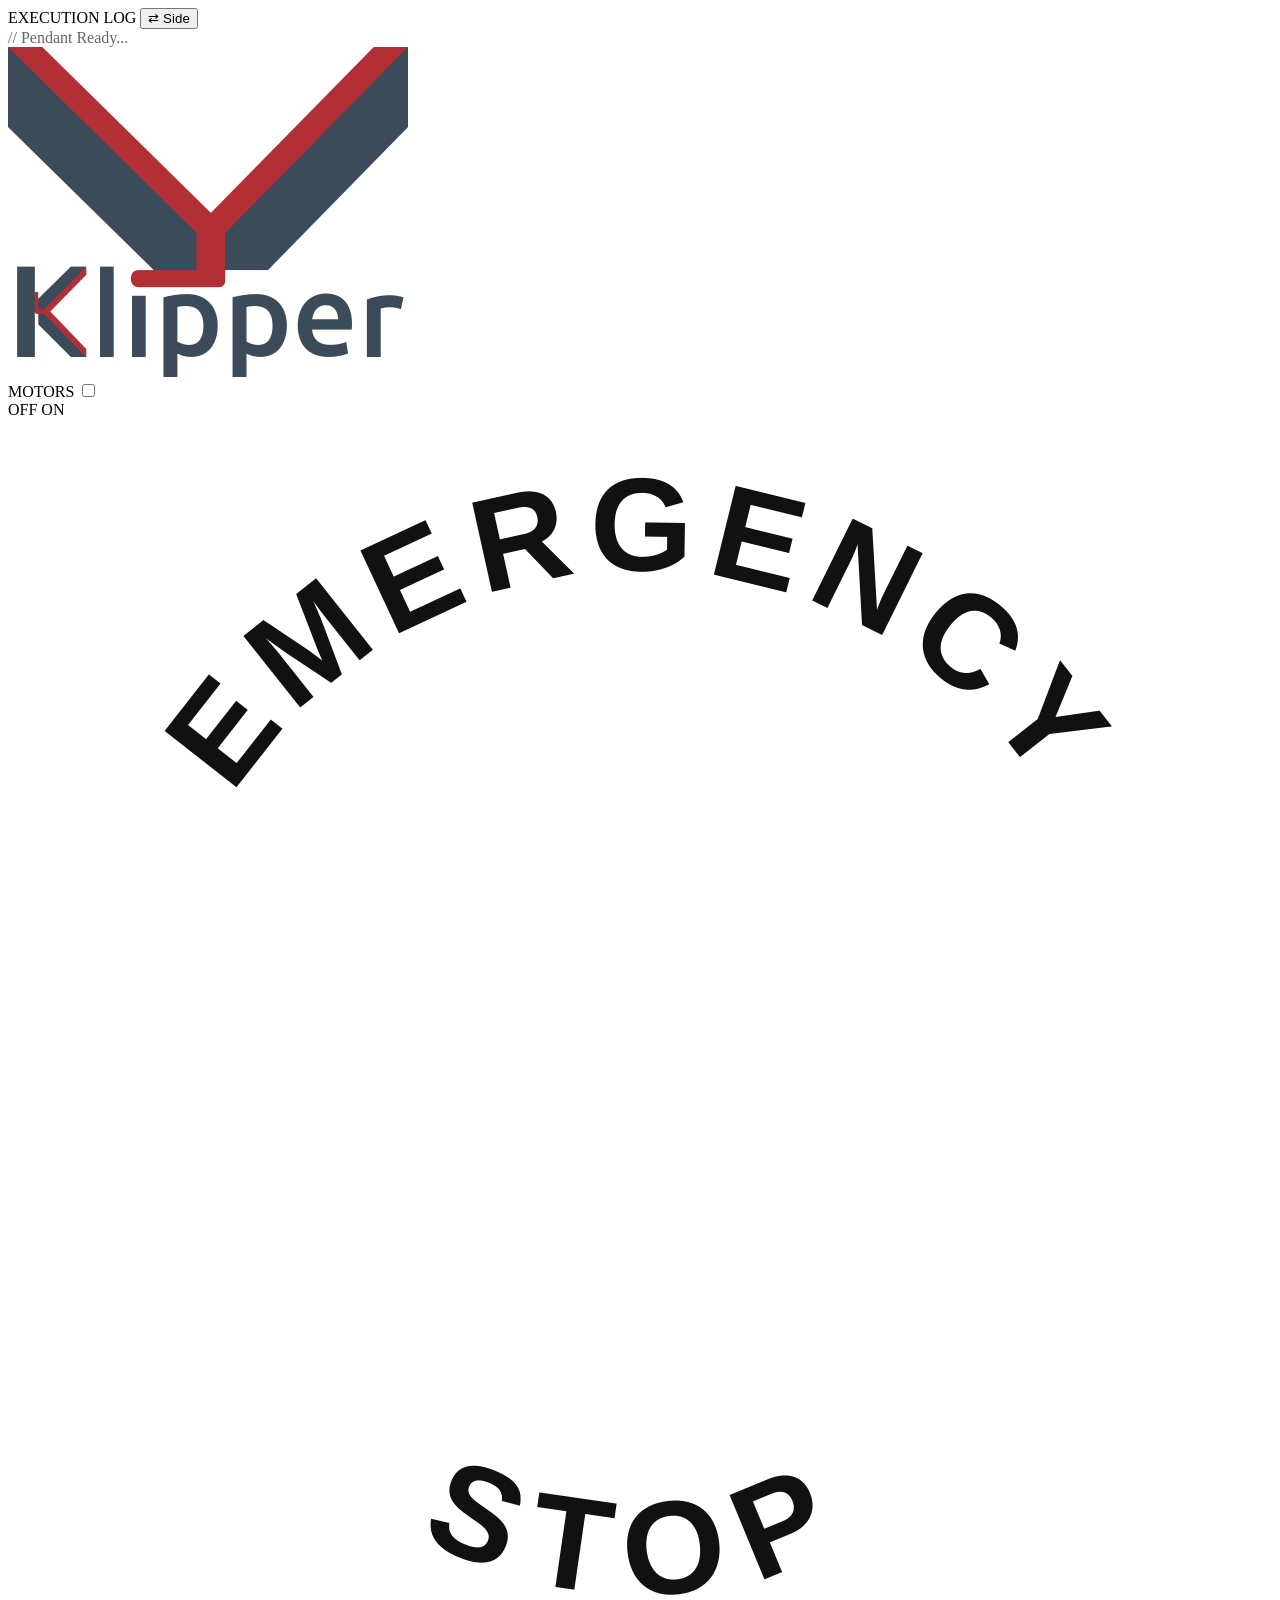
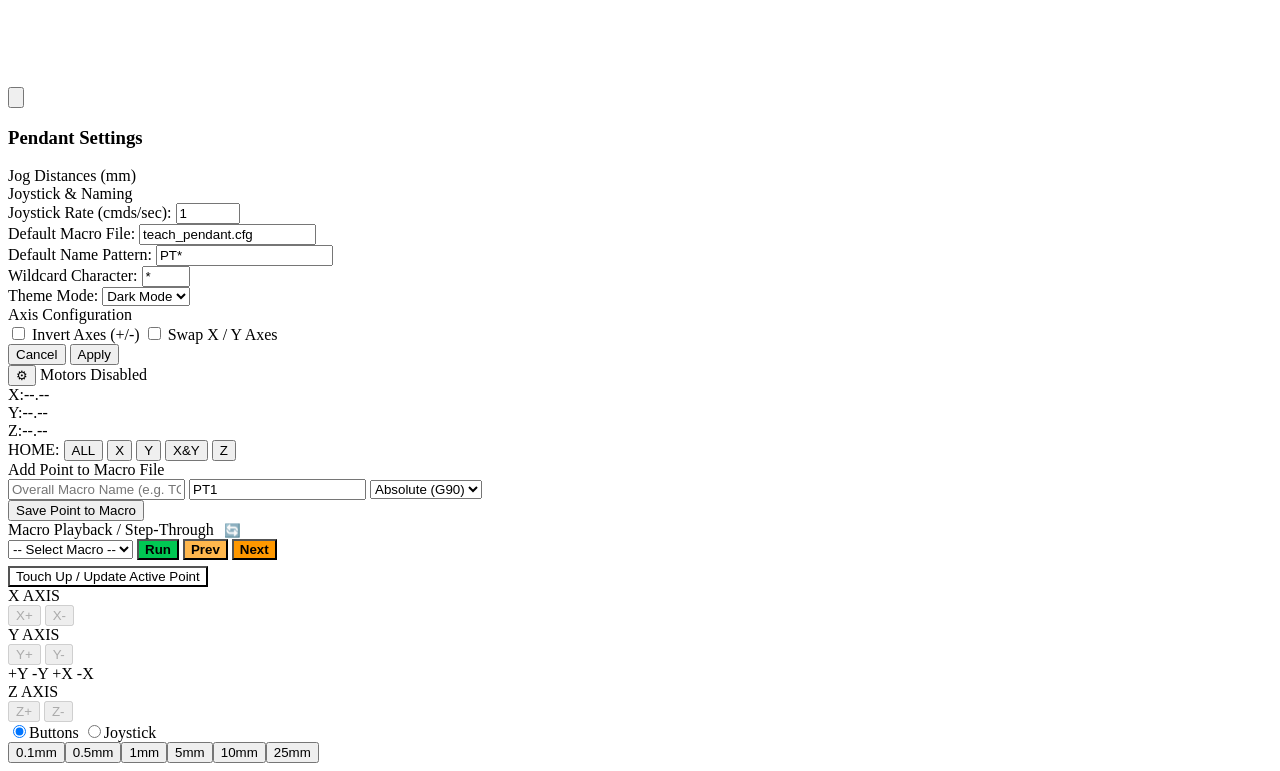
==== index.html @ b35ace7b "10/01/2026 Rev E" ====
﻿<!DOCTYPE html>
<html lang="en">
<head>
    <meta charset="UTF-8">
    <meta name="viewport" content="width=device-width, initial-scale=1.0">
    <title>Klipper Teach Pendant</title>
    <link rel="stylesheet" href="styles.css">
</head>
<body>

    <div class="pendant-wrapper" id="pendantWrapper">
        <div class="console-column" id="consoleColumn">
            <div class="console-header">
                <span>EXECUTION LOG</span>
                <button class="console-toggle-btn" id="consoleToggleBtn" title="Switch Side">⇄ Side</button>
            </div>
            <div class="console-body" id="consoleBody">
                <div class="console-line" style="color: #666;">// Pendant Ready...</div>
            </div>
        </div>

        <div class="pendant-casing">
            <div class="top-bezel">
                <div class="bezel-left-group">
                    <img src="klipper-logo.png" alt="Klipper Logo" class="klipper-logo">
                </div>
                <div class="bezel-right-group">
                    <div class="keyswitch-container">
                        <span class="label-motors">MOTORS</span>
                        <input type="checkbox" id="motorToggle">
                        <label for="motorToggle" class="keyswitch-container" id="motorToggleLabel" style="cursor: pointer;">
                            <div class="keyswitch-labels">
                                <span class="label-off">OFF</span>
                                <span class="label-on">ON</span>
                            </div>
                            <div class="keyswitch-base">
                                <div class="keyswitch-knob"></div>
                            </div>
                        </label>
                    </div>
                    <div class="estop-container">
                        <svg class="estop-text-svg" viewBox="0 0 100 100">
                            <path id="textPathTop" d="M 12 50 A 38 38 0 0 1 88 50" fill="transparent" />
                            <text font-family="Arial" font-weight="900" font-size="10.5" fill="#111" letter-spacing="1"><textPath href="#textPathTop" startOffset="50%" text-anchor="middle">EMERGENCY</textPath></text>
                            <path id="textPathBottom" d="M 15 58 A 35 35 0 0 0 85 58" fill="transparent" />
                            <text font-family="Arial" font-weight="900" font-size="10.5" fill="#111" letter-spacing="2"><textPath href="#textPathBottom" startOffset="50%" text-anchor="middle">STOP</textPath></text>
                        </svg>
                        <button class="estop-btn" id="estopBtn">
                            <svg class="estop-arrows" viewBox="0 0 100 100"><path d="M 20 50 A 30 30 0 0 1 80 50 l -10 -5 m 10 5 l -5 10" stroke="white" stroke-width="4" fill="none" /></svg>
                        </button>
                    </div>
                </div>
            </div>

            <div class="main-body-row">
                <div class="screen-area">
                    <div class="settings-overlay" id="settingsOverlay">
                        <div class="settings-modal">
                            <h3>Pendant Settings</h3>
                            <div class="settings-section-title">Jog Distances (mm)</div>
                            <div class="settings-grid" id="settingsGrid"></div>

                            <div class="settings-section-title">Joystick & Naming</div>
                            <div class="settings-row-single">
                                <span>Joystick Rate (cmds/sec):</span>
                                <input type="number" id="joystickRateInput" min="0.5" max="10" step="0.5" value="1">
                            </div>
                            <div class="settings-row-single">
                                <span>Default Macro File:</span>
                                <input type="text" id="macroFileInput" value="teach_pendant.cfg">
                            </div>
                            <div class="settings-row-single">
                                <span>Default Name Pattern:</span>
                                <input type="text" id="namePatternInput" value="PT*">
                            </div>
                            <div class="settings-row-single">
                                <span>Wildcard Character:</span>
                                <input type="text" id="wildcardCharInput" maxlength="1" value="*" style="width: 40px;">
                            </div>
                            <div class="settings-row-single">
                                <span>Theme Mode:</span>
                                <select id="themeSelect">
                                    <option value="dark">Dark Mode</option>
                                    <option value="light">Light Mode</option>
                                </select>
                            </div>

                            <div class="settings-section-title">Axis Configuration</div>
                            <div class="settings-checkboxes">
                                <label><input type="checkbox" id="invertAxisCheck"> Invert Axes (+/-)</label>
                                <label><input type="checkbox" id="swapAxesCheck"> Swap X / Y Axes</label>
                            </div>

                            <div class="settings-actions">
                                <button class="btn-cancel" id="cancelSettingsBtn">Cancel</button>
                                <button class="btn-apply" id="applySettingsBtn">Apply</button>
                            </div>
                        </div>
                    </div>

                    <div class="screen-header">
                        <button class="settings-btn-icon" id="openSettingsBtn" title="Settings">⚙</button>
                        <span class="status-badge" id="motorStatusBadge">Motors Disabled</span>
                    </div>

                    <div class="lcd-display">
                        <div class="lcd-axis"><span class="lcd-label">X:</span><span class="lcd-value" id="valX">--.--</span></div>
                        <div class="lcd-axis"><span class="lcd-label">Y:</span><span class="lcd-value" id="valY">--.--</span></div>
                        <div class="lcd-axis"><span class="lcd-label">Z:</span><span class="lcd-value" id="valZ">--.--</span></div>
                    </div>

                    <div class="homing-bar">
                        <span class="homing-label">HOME:</span>
                        <button class="home-btn" data-gcode="G28" data-label="ALL">ALL</button>
                        <button class="home-btn" data-gcode="G28 X" data-label="X">X</button>
                        <button class="home-btn" data-gcode="G28 Y" data-label="Y">Y</button>
                        <button class="home-btn" data-gcode="G28 X Y" data-label="X & Y">X&Y</button>
                        <button class="home-btn" data-gcode="G28 Z" data-label="Z">Z</button>
                    </div>

                    <div class="pendant-panels">
                        <div class="panel-box">
                            <div class="panel-title">Add Point to Macro File</div>
                            <div class="save-grid">
                                <input type="text" id="macroName" class="macro-name-input" placeholder="Overall Macro Name (e.g. TOOL_PATH)">
                                <input type="text" id="locationName" placeholder="Location Name">
                                <select id="coordMode"><option value="ABSOLUTE">Absolute (G90)</option><option value="RELATIVE">Relative (G91)</option></select>
                            </div>
                            <button class="btn-action" id="saveLocationBtn">Save Point to Macro</button>
                        </div>

                        <div class="panel-box">
                            <div class="panel-title">
                                <span>Macro Playback / Step-Through</span>
                                <button style="background:none; border:none; cursor:pointer;" id="refreshMacrosBtn" title="Refresh Macros">🔄</button>
                            </div>
                            <div class="playback-grid" style="grid-template-columns: 1fr auto auto auto;">
                                <select id="macroSelect"><option value="">-- Select Macro --</option></select>
                                <button class="home-btn" id="runContinuousBtn" style="background:#00c853; color:#000; font-weight:700;">Run</button>
                                <button class="home-btn btn-step" id="stepPrevBtn" style="background:#ffb74d; color:#000; font-weight:700;">Prev</button>
                                <button class="home-btn btn-step" id="stepNextBtn" style="background:#ff9800; color:#000; font-weight:700;">Next</button>
                            </div>
                            <button class="btn-action" id="touchUpBtn" style="background-color: var(--accent); color: #000; margin-top: 6px;">Touch Up / Update Active Point</button>
                        </div>
                    </div>
                </div>

                <div class="hardware-jog-column">
                    <div id="xyContainer">
                        <div id="xyButtons">
                            <div class="jog-group">
                                <div class="jog-label">X AXIS</div>
                                <button class="hw-jog-btn" data-axis="X" data-dir="1" disabled><span class="axis-letter">X</span>+</button>
                                <button class="hw-jog-btn" data-axis="X" data-dir="-1" disabled><span class="axis-letter">X</span>-</button>
                            </div>
                            <div class="jog-group">
                                <div class="jog-label">Y AXIS</div>
                                <button class="hw-jog-btn" data-axis="Y" data-dir="1" disabled><span class="axis-letter">Y</span>+</button>
                                <button class="hw-jog-btn" data-axis="Y" data-dir="-1" disabled><span class="axis-letter">Y</span>-</button>
                            </div>
                        </div>

                        <div id="xyJoystickOuter" class="joystick-outer-wrap disabled">
                            <span class="joy-label-ext jl-yp" id="labelYP">+Y</span>
                            <span class="joy-label-ext jl-ym" id="labelYM">-Y</span>
                            <span class="joy-label-ext jl-xp" id="labelXP">+X</span>
                            <span class="joy-label-ext jl-xm" id="labelXM">-X</span>

                            <div class="joystick-base-ui" id="xyJoystick">
                                <div class="joystick-stick-ui" id="joystickStick"></div>
                            </div>
                        </div>
                    </div>

                    <div class="z-divider"></div>
                    <div class="jog-group">
                        <div class="jog-label">Z AXIS</div>
                        <button class="hw-jog-btn" data-axis="Z" data-dir="1" disabled><span class="axis-letter">Z</span>+</button>
                        <button class="hw-jog-btn" data-axis="Z" data-dir="-1" disabled><span class="axis-letter">Z</span>-</button>
                    </div>

                    <div class="hw-controls-bottom">
                        <div class="ui-toggle">
                            <label><input type="radio" name="xyMode" value="buttons" checked><span>Buttons</span></label>
                            <label><input type="radio" name="xyMode" value="joystick"><span>Joystick</span></label>
                        </div>
                        <div class="step-selector" id="stepSelector"></div>
                    </div>
                </div>
            </div>
        </div>
    </div>

    <script src="app.js"></script>
</body>
</html>
---- styles.css ----
﻿let jogSteps = [0.1, 0.5, 1, 5, 10, 25];
let currentStep = 1;
const feedrate = 3000;
let motorsEnabled = false;
let loadedMacrosData = {
}

;
let currentStepIndex = 0;

let invertAxes = false;
let swapAxes = false;
let joystickCmdsPerSec = 1.0;
let isLightMode = false;

let defaultMacroFile = "teach_pendant.cfg";
let defaultNamePattern = "PT*";
let wildcardChar = "*";
let wildcardCounter = 1;

document.addEventListener("DOMContentLoaded", () => {
    initUI();
    attachEventListeners();
});

function initUI() {
    renderStepButtons();
    loadMacrosList();
    updateLocationField();
    updateJoystickLabels();
    setInterval(fetchPosition, 500);
}

function attachEventListeners() {
    document .getElementById("consoleToggleBtn").addEventListener("click", toggleConsoleSide);
    document .getElementById("motorToggleLabel").addEventListener("click", toggleMotors);
    document .getElementById("estopBtn").addEventListener("click", triggerEStop);
    document .getElementById("openSettingsBtn").addEventListener("click", openSettings);
    document .getElementById("cancelSettingsBtn").addEventListener("click", closeSettings);
    document .getElementById("applySettingsBtn").addEventListener("click", applySettings);
    document .getElementById("saveLocationBtn").addEventListener("click", saveLocation);
    document .getElementById("refreshMacrosBtn").addEventListener("click", loadMacrosList);
    document .getElementById("runContinuousBtn").addEventListener("click", runContinuous);
    document .getElementById("stepNextBtn").addEventListener("click", stepNext);
    document .getElementById("stepPrevBtn").addEventListener("click", stepPrevious);
    document .getElementById("touchUpBtn").addEventListener("click", touchUpLocation);
    document .getElementById("macroSelect").addEventListener("change", updateStepSelection);
    // Homing buttons document.querySelectorAll(".homing-bar .home-btn").forEach(btn => {
        btn.addEventListener("click", () => {
            triggerHome(btn.dataset.gcode, btn.dataset.label);
        });
    });
    // Jog buttons document.querySelectorAll(".hw-jog-btn[data-axis]").forEach(btn => {
        btn.addEventListener("click", () => {
            jog(btn.dataset.axis, parseInt(btn.dataset.dir));
        });
    });
    // Mode Toggle (Buttons vs Joystick) document.querySelectorAll("input[name='xyMode']").forEach(radio => {
        radio.addEventListener("change", (e) => {
            switchXYMode(e.target.value);
        });
    });
    // Joystick event bindings const stick = document.getElementById("joystickStick");
    if (stick)

{
    stick .addEventListener("mousedown", handleJoystickStart);
    window .addEventListener("mousemove", handleJoystickMove);
    window .addEventListener("mouseup", handleJoystickEnd);
    stick .addEventListener("touchstart", handleJoystickStart, { passive: false });
    window .addEventListener("touchmove", handleJoystickMove, { passive: false });
    window .addEventListener("touchend", handleJoystickEnd);
}

}

function updateLocationField() {
    const locInput = document.getElementById("locationName");
    if (locInput && !locInput.value)

{
    locInput .value = defaultNamePattern.replace(wildcardChar, wildcardCounter);
}

}

function updateJoystickLabels() {
    let topLabel = "+Y";
    let bottomLabel = "-Y";
    let rightLabel = "+X";
    let leftLabel = "-X";
    if (swapAxes)

{
    topLabel = invertAxes ? "-X" : "+X";
    bottomLabel = invertAxes ? "+X" : "-X";
    rightLabel = invertAxes ? "-Y" : "+Y";
    leftLabel = invertAxes ? "+Y" : "-Y";
}

else if (invertAxes) {
    topLabel = "-Y";
    bottomLabel = "+Y";
    rightLabel = "-X";
    leftLabel = "+X";
}

document.getElementById("labelYP").innerText = topLabel;
document.getElementById("labelYM").innerText = bottomLabel;
document.getElementById("labelXP").innerText = rightLabel;
document.getElementById("labelXM").innerText = leftLabel;
}

function toggleConsoleSide() {
    const consoleCol = document.getElementById("consoleColumn");
    consoleCol .style.order = consoleCol.style.order === "3" ? "1" : "3";
}

function logToConsole(text, lineId = null, isActiveTarget = false) {
    const body = document.getElementById("consoleBody");
    if (isActiveTarget)

{
    document .querySelectorAll(".console-line.active-target").forEach(el => el.classList.remove("active-target"));
}

const line = document.createElement("div");
line.className = "console-line" + (isActiveTarget ? " active-target" : "");
if (lineId) line.id = lineId;
line.innerText = text;
body.appendChild(line);
body.scrollTop = body.scrollHeight;
}

function renderStepButtons() {
    const container = document.getElementById("stepSelector");
    container .innerHTML = "";
    jogSteps .forEach((dist) => {
        const btn = document.createElement("button");
        btn.className = "step-btn" + (dist === currentStep ? " active" : "");
        btn.innerText = dist + "mm";
        btn.addEventListener("click", () => {
            document.querySelectorAll(".step-btn").forEach(b => b.classList.remove("active"));
            btn.classList.add("active");
            currentStep = dist;
        });
        container.appendChild(btn);
    });
}

function openSettings() {
    const grid = document.getElementById("settingsGrid");
    grid .innerHTML = "";
    for (let i = 0; i < 6; i++)

{
    const val = jogSteps[i] !== undefined ? jogSteps[i] : "";
    grid .innerHTML += `<div class="settings-grid-item"><label>$

{
    i +1
}

:</label > <input type="number" id="jogVal${i}" step="0.1" value="${val}" > </div > `;
}
document.getElementById("joystickRateInput").value = joystickCmdsPerSec;
document.getElementById("macroFileInput").value = defaultMacroFile;
document.getElementById("namePatternInput").value = defaultNamePattern;
document.getElementById("wildcardCharInput").value = wildcardChar;
document.getElementById("themeSelect").value = isLightMode ? "light" : "dark";
document.getElementById("invertAxisCheck").checked = invertAxes;
document.getElementById("swapAxesCheck").checked = swapAxes;
document.getElementById("settingsOverlay").style.display = "flex";
}

function closeSettings() {
    document .getElementById("settingsOverlay").style.display = "none";
}

function applySettings() {
    let newSteps = [];
    for (let i = 0; i < 6; i++)

{
    const input = document.getElementById(`jogVal${i}`).value;
    if (input !== "" && !isNaN(input) && parseFloat(input) > 0) newSteps.push(parseFloat(input));
}

if (newSteps.length > 0) {
    jogSteps = newSteps;
    renderStepButtons();
}

const rateInput = parseFloat(document.getElementById("joystickRateInput").value);
if (!isNaN(rateInput) && rateInput > 0) {
    joystickCmdsPerSec = rateInput;
}

const macroFileInput = document.getElementById("macroFileInput").value.trim();
if (macroFileInput) {
    defaultMacroFile = macroFileInput;
    loadMacrosList();
}

const patternInput = document.getElementById("namePatternInput").value.trim();
const wildcardInput = document.getElementById("wildcardCharInput").value.trim();
if (patternInput && wildcardInput) {
    defaultNamePattern = patternInput;
    wildcardChar = wildcardInput.charAt(0);
    wildcardCounter = 1;
    updateLocationField();
}

const themeVal = document.getElementById("themeSelect").value;
isLightMode = (themeVal === "light");
if (isLightMode) {
    document .body.classList.add("light-mode");
}

else {
    document .body.classList.remove("light-mode");
}

invertAxes = document.getElementById("invertAxisCheck").checked;
swapAxes = document.getElementById("swapAxesCheck").checked;

updateJoystickLabels();
closeSettings();
}

async function sendGcode(gcode) {
    try

{
    await fetch(`/printer/gcode/script?script=${encodeURIComponent(gcode)}`, { method: "POST" });
}

catch (error) {
    console .error("API Error:", error);
}

}

function triggerHome(gcode, label) {
    sendGcode(gcode);
    logToConsole(`Home Axis: ${label}`);
    setTimeout(fetchPosition, 200);
}

async function fetchPosition() {
    try

{
    const res = await fetch("/printer/objects/query?toolhead");
    if (res.ok)

{
    const data = await res.json();
    const pos = data.result.status.toolhead.position;
    document .getElementById("valX").innerText = pos[0].toFixed(2);
    document .getElementById("valY").innerText = pos[1].toFixed(2);
    document .getElementById("valZ").innerText = pos[2].toFixed(2);
}

}

catch (error) {
}

}

async function loadMacrosList() {
    try

{
    const response = await fetch(`/machine/remote_method?method=get_pendant_macros&FILE=${defaultMacroFile}`);
    const data = await response.json();
    if (data && data.result)

{
    loadedMacrosData = data.result.macros ||

{
}

;
const select = document.getElementById("macroSelect");
select.innerHTML = '<option value="">-- Select Macro --</option>';
Object.keys(loadedMacrosData).forEach(macroName => {
                select.innerHTML += `<option value="${macroName}">${macroName} (${loadedMacrosData[macroName].length} pts)</option>`;
            });
}
}

catch (e) {
    console .error("Could not load macros list", e);
}

}

function updateStepSelection() {
    currentStepIndex = 0;
    const macroName = document.getElementById("macroSelect").value;
    const body = document.getElementById("consoleBody");
    body .innerHTML = "";
    if (macroName && loadedMacrosData[macroName])

{
    logToConsole(`--- Loaded Macro: ${macroName} ---`);
    loadedMacrosData [macroName].forEach((pt, index) => {
            logToConsole(`# Location: ${pt.location}`);
            logToConsole(pt.gcode, `macro-line-${macroName}-${index}`);
        });
}

}

function runContinuous() {
    const macroName = document.getElementById("macroSelect").value;
    if (!macroName)

{
    alert("Please select a macro first.");
    return;
}

logToConsole(`Executing Macro Continuously: ${macroName}`);
sendGcode(macroName);
}

function stepNext() {
    const macroName = document.getElementById("macroSelect").value;
    if (!macroName)

{
    alert("Please select a macro first.");
    return;
}

const points = loadedMacrosData[macroName];
if (!points || points.length === 0) {
    alert("No points found in this macro.");
    return;
}

if (currentStepIndex >= points.length) {
    alert("Reached end of macro points sequence.");
    currentStepIndex = 0;
    return;
}

const step = points[currentStepIndex];
const lineEl = document.getElementById(`macro-line-${macroName}-${currentStepIndex}`);
if (lineEl) {
    document .querySelectorAll(".console-line.active-target").forEach(el => el.classList.remove("active-target"));
    lineEl .classList.add("active-target");
    lineEl .scrollIntoView({ behavior: "smooth", block: "nearest" });
}

logToConsole(`Stepping to [${step.location}]`);
sendGcode(step.gcode);
currentStepIndex + +;
}

function stepPrevious() {
    const macroName = document.getElementById("macroSelect").value;
    if (!macroName)

{
    alert("Please select a macro first.");
    return;
}

const points = loadedMacrosData[macroName];
if (!points || points.length === 0) {
    alert("No points found in this macro.");
    return;
}

if (currentStepIndex <= 0) {
    alert("Already at the beginning of macro points sequence.");
    return;
}

currentStepIndex--;
const step = points[currentStepIndex];
const lineEl = document.getElementById(`macro-line-${macroName}-${currentStepIndex}`);
if (lineEl) {
    document .querySelectorAll(".console-line.active-target").forEach(el => el.classList.remove("active-target"));
    lineEl .classList.add("active-target");
    lineEl .scrollIntoView({ behavior: "smooth", block: "nearest" });
}

logToConsole(`Stepping back to [${step.location}]`);
sendGcode(step.gcode);
}

function touchUpLocation() {
    const macroName = document.getElementById("macroSelect").value;
    if (!macroName)

{
    alert("Please select a macro first.");
    return;
}

const points = loadedMacrosData[macroName];
if (!points || points.length === 0) {
    alert("No points loaded in this macro.");
    return;
}

// Target the currently highlighted/active step (or default to the last stepped index)
let targetIndex = Math.max(0, currentStepIndex - 1);
const activePt = points[targetIndex];
if (!activePt) {
    alert("No active point selected to touch up.");
    return;
}

const locationName = activePt.location;
const coordMode = document.getElementById("coordMode").value;
const x = document.getElementById("valX").innerText;
const y = document.getElementById("valY").innerText;
const z = document.getElementById("valZ").innerText;

const payload = `SAVE_PENDANT_LOCATION MACRO_NAME="${macroName}" LOCATION_NAME="${locationName}" FILE="${defaultMacroFile}" MODE="${coordMode}" X=$ {
    x
}

Y=$ {
    y
}

Z=$ {
    z
}

`;
sendGcode(payload);
logToConsole(`Touched Up [${locationName}] -> X:${x} Y:${y} Z:${z}`);

const btn = document.getElementById("touchUpBtn");
const orig = btn.innerText;
btn.innerText = `Updated [$ {
    locationName
}

]!`;
btn.style.backgroundColor = "#00ff88";
btn.style.color = "#000";
setTimeout(() => {
        btn.innerText = orig;
        btn.style.backgroundColor = "var(--accent)";
        btn.style.color = "#000";
        loadMacrosList();
    }, 1500);
}

function triggerEStop() {
    sendGcode("M112");
    logToConsole("!! EMERGENCY STOP TRIGGERED !!");
    alert("EMERGENCY STOP TRIGGERED");
    const checkbox = document.getElementById("motorToggle");
    if (checkbox.checked)

{
    checkbox .checked = false;
    updateMotorState(false);
}

}

function toggleMotors(e) {
    e .preventDefault();
    const checkbox = document.getElementById("motorToggle");
    checkbox .checked = !checkbox.checked;
    updateMotorState(checkbox.checked);
}

function updateMotorState(isEnabled) {
    motorsEnabled = isEnabled;
    const buttons = document.querySelectorAll(".hw-jog-btn");
    const joystickOuter = document.getElementById("xyJoystickOuter");
    const badge = document.getElementById("motorStatusBadge");
    if (isEnabled)

{
    buttons .forEach(btn => btn.disabled = false);
    joystickOuter .classList.remove("disabled");
    badge .textContent = "Motors Enabled";
    badge .classList.add("active");
    logToConsole("Motors Enabled.");
}

else {
    sendGcode("M84");
    buttons .forEach(btn => btn.disabled = true);
    joystickOuter .classList.add("disabled");
    badge .textContent = "Motors Disabled";
    badge .classList.remove("active");
    logToConsole("Motors Disabled / Steppers Unpowered.");
}

}

function switchXYMode(mode) {
    document .getElementById("xyButtons").style.display = (mode === "buttons") ? "flex" : "none";
    document .getElementById("xyJoystickOuter").style.display = (mode === "joystick") ? "flex" : "none";
}

function jog(axis, direction) {
    if (!motorsEnabled) return;
    let targetAxis = axis;
    let dir = direction;
    if (targetAxis === "X" || targetAxis === "Y")

{
    if (swapAxes) targetAxis = (targetAxis === "X") ? "Y" : "X";
    if (invertAxes) dir *= -1;
}

const distance = currentStep * dir;
sendGcode(`G91\nG1 ${targetAxis}${distance} F${feedrate}\nG90`);
logToConsole(`Jog ${targetAxis}: ${distance > 0 ? "+" : ""}${distance}mm`);
setTimeout(fetchPosition, 100);
}

function jogVector(xDir, yDir) {
    if (!motorsEnabled) return;
    let finalX = xDir;
    let finalY = yDir;
    if (swapAxes)

{
    let temp = finalX;
    finalX = finalY;
    finalY = temp;
}

if (invertAxes) {
    finalX *= -1;
    finalY *= -1;
}

let moveStr = "G1";
if (finalX !== 0) moveStr + = ` X$ {
    currentStep * finalX
}

`;
if (finalY !== 0) moveStr + = ` Y$ {
    currentStep * finalY
}

`;
moveStr + = ` F$ {
    feedrate
}

`;

sendGcode(`G91\n${moveStr}\nG90`);

let dirDesc = [];
if (finalX !== 0) dirDesc.push(`X:${finalX > 0 ? "+" : ""}${finalX * currentStep}`);
if (finalY !== 0) dirDesc.push(`Y:${finalY > 0 ? "+" : ""}${finalY * currentStep}`);
logToConsole(`Joystick Move [${dirDesc.join(", ")}]`);

setTimeout(fetchPosition, 100);
}

function saveLocation() {
    const macroName = document.getElementById("macroName").value.trim().toUpperCase().replace(/\s+/g, "_");
    const locationNameField = document.getElementById("locationName");
    const locationName = locationNameField.value.trim().toLowerCase().replace(/\s+/g, "_");
    const coordMode = document.getElementById("coordMode").value;
    if (!macroName || !locationName)

{
    alert("Please enter both an overall Macro Name and an individual Location Name.");
    return;
}

const x = document.getElementById("valX").innerText;
const y = document.getElementById("valY").innerText;
const z = document.getElementById("valZ").innerText;

const payload = `SAVE_PENDANT_LOCATION MACRO_NAME="${macroName}" LOCATION_NAME="${locationName}" FILE="${defaultMacroFile}" MODE="${coordMode}" X=$ {
    x
}

Y=$ {
    y
}

Z=$ {
    z
}

`;
sendGcode(payload);
logToConsole(`Saved Point [${locationName}] -> X:${x} Y:${y} Z:${z}`);

wildcardCounter + +;
locationNameField.value = defaultNamePattern.replace(wildcardChar, wildcardCounter);

const btn = document.getElementById("saveLocationBtn");
const orig = btn.innerText;
btn.innerText = "Point Added!";
btn.style.backgroundColor = "#00ff88";
btn.style.color = "#000";
setTimeout(() => {
        btn.innerText = orig;
        btn.style.backgroundColor = "#00c853";
        btn.style.color = "#000";
        loadMacrosList();
    }, 1500);
}

// --- Analog Joystick Implementation ---
let isDragging = false;
let jogInterval = null;
const maxRadius = 32;

function handleJoystickStart(e) {
    if (!motorsEnabled) return;
    isDragging = true;
    const stick = document.getElementById("joystickStick");
    stick .style.transition = "none";
    handleJoystickMove(e);
}

function handleJoystickMove(e) {
    if (!isDragging || !motorsEnabled) return;
    const base = document.getElementById("xyJoystick");
    const stick = document.getElementById("joystickStick");
    const rect = base.getBoundingClientRect();
    const centerX = rect.left + rect.width / 2;
    const centerY = rect.top + rect.height / 2;
    let clientX = e.touches ? e.touches[0].clientX : e.clientX;
    let clientY = e.touches ? e.touches[0].clientY : e.clientY;
    let dx = clientX - centerX;
    let dy = clientY - centerY;
    const distance = Math.sqrt(dx * dx + dy * dy);
    let angle = Math.atan2(-dy, dx) * (180 / Math.PI);
    if (angle < 0) angle += 360;
    const sector = Math.round(angle / 45) * 45;
    const snappedRad = (sector * Math.PI) / 180;
    const currentRadius = Math.min(distance, maxRadius);
    const constrainedX = Math.cos(snappedRad) * currentRadius;
    const constrainedY = -Math.sin(snappedRad) * currentRadius;
    stick .style.transform = `translate(${constrainedX}px, ${constrainedY}px)`;
    if (currentRadius > maxRadius * 0.4)

{
    let xMult = 0, yMult = 0;
    if (sector === 0)

{
    xMult = 1;
    yMult = 0;
}

if (sector === 45) {
    xMult = 1;
    yMult = 1;
}

if (sector === 90) {
    xMult = 0;
    yMult = 1;
}

if (sector === 135) {
    xMult = -1;
    yMult = 1;
}

if (sector === 180) {
    xMult = -1;
    yMult = 0;
}

if (sector === 225) {
    xMult = -1;
    yMult = -1;
}

if (sector === 270) {
    xMult = 0;
    yMult = -1;
}

if (sector === 315) {
    xMult = 1;
    yMult = -1;
}

const intervalMs = 1000 / joystickCmdsPerSec;

if (!jogInterval) {
    jogVector(xMult, yMult);
    jogInterval = setInterval(() => { jogVector(xMult, yMult); }, intervalMs);
}

}

else {
    clearInterval(jogInterval);
    jogInterval = null;
}

}

function handleJoystickEnd() {
    if (!isDragging) return;
    isDragging = false;
    const stick = document.getElementById("joystickStick");
    stick .style.transition = "transform 0.2s cubic-bezier(0.68, -0.55, 0.265, 1.55)";
    stick .style.transform = "translate(0px, 0px)";
    clearInterval(jogInterval);
    jogInterval = null;
}
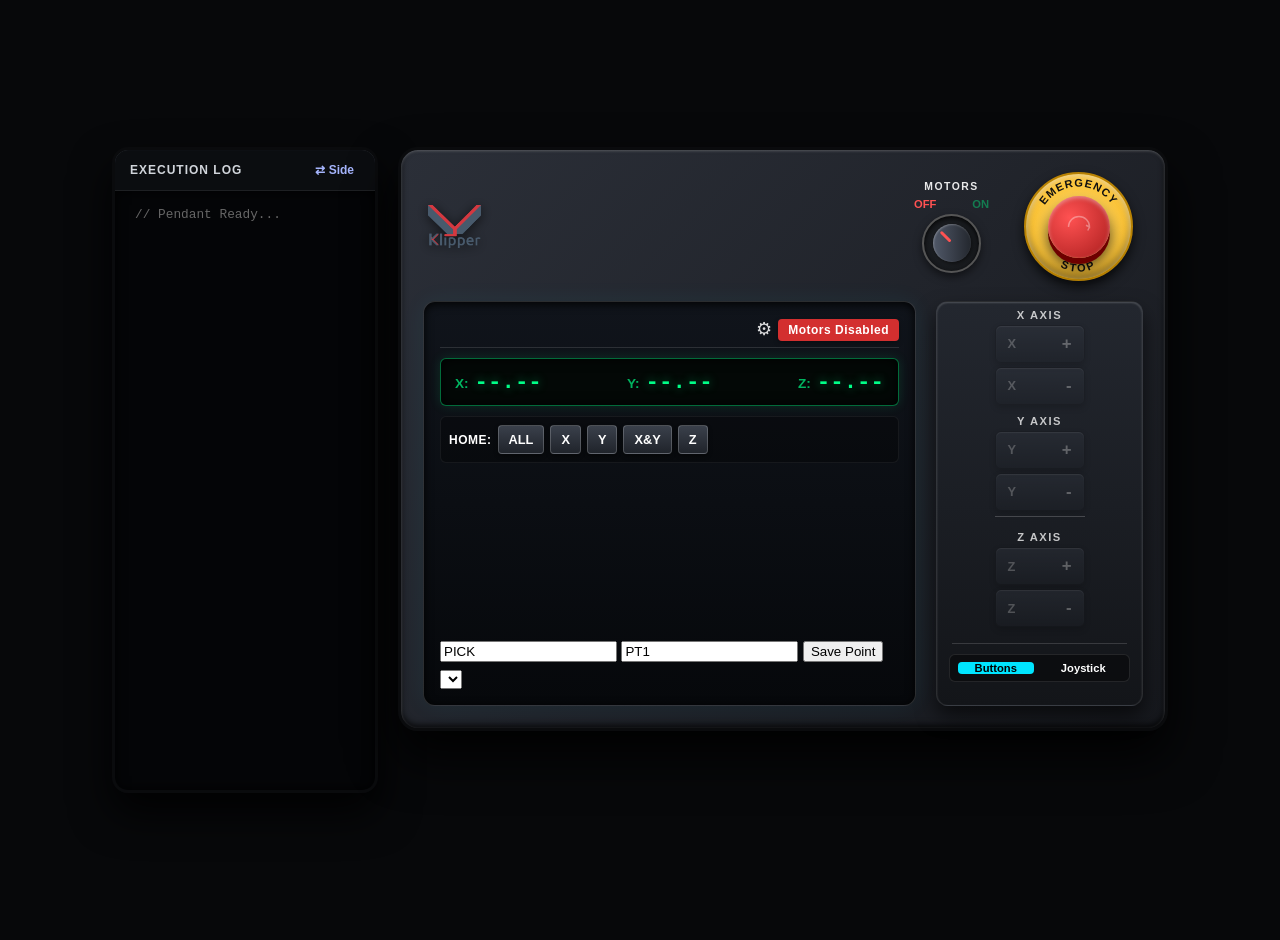
==== commit f3e37f2b: "Update index.html" ====
--- a/index.html
+++ b/index.html
@@ -119,28 +119,18 @@
                     </div>
 
                     <div class="pendant-panels">
-                        <div class="panel-box">
-                            <div class="panel-title">Add Point to Macro File</div>
-                            <div class="save-grid">
-                                <input type="text" id="macroName" class="macro-name-input" placeholder="Overall Macro Name (e.g. TOOL_PATH)">
-                                <input type="text" id="locationName" placeholder="Location Name">
-                                <select id="coordMode"><option value="ABSOLUTE">Absolute (G90)</option><option value="RELATIVE">Relative (G91)</option></select>
-                            </div>
-                            <button class="btn-action" id="saveLocationBtn">Save Point to Macro</button>
+                        <div class="save-section">
+                            <!-- The IDs here MUST match exactly what app.js is looking for -->
+                            <input type="text" id="macro-name-input" placeholder="Macro (e.g. PICK)" value="PICK" />
+                            <input type="text" id="location-name-input" placeholder="Point (e.g. PT1)" value="PT1" />
+
+                            <!-- Notice there is NO onclick="" attribute here. app.js handles the click dynamically. -->
+                            <button id="save-point-btn">Save Point</button>
                         </div>
 
-                        <div class="panel-box">
-                            <div class="panel-title">
-                                <span>Macro Playback / Step-Through</span>
-                                <button style="background:none; border:none; cursor:pointer;" id="refreshMacrosBtn" title="Refresh Macros">🔄</button>
-                            </div>
-                            <div class="playback-grid" style="grid-template-columns: 1fr auto auto auto;">
-                                <select id="macroSelect"><option value="">-- Select Macro --</option></select>
-                                <button class="home-btn" id="runContinuousBtn" style="background:#00c853; color:#000; font-weight:700;">Run</button>
-                                <button class="home-btn btn-step" id="stepPrevBtn" style="background:#ffb74d; color:#000; font-weight:700;">Prev</button>
-                                <button class="home-btn btn-step" id="stepNextBtn" style="background:#ff9800; color:#000; font-weight:700;">Next</button>
-                            </div>
-                            <button class="btn-action" id="touchUpBtn" style="background-color: var(--accent); color: #000; margin-top: 6px;">Touch Up / Update Active Point</button>
+                        <!-- This empty select box is required for app.js to populate the saved macros -->
+                        <div class="macro-list-container">
+                            <select id="macro-list"></select>
                         </div>
                     </div>
                 </div>
--- a/styles.css
+++ b/styles.css
@@ -1,724 +1,882 @@
-﻿let jogSteps = [0.1, 0.5, 1, 5, 10, 25];
-let currentStep = 1;
-const feedrate = 3000;
-let motorsEnabled = false;
-let loadedMacrosData = {
-}
-
-;
-let currentStepIndex = 0;
-
-let invertAxes = false;
-let swapAxes = false;
-let joystickCmdsPerSec = 1.0;
-let isLightMode = false;
-
-let defaultMacroFile = "teach_pendant.cfg";
-let defaultNamePattern = "PT*";
-let wildcardChar = "*";
-let wildcardCounter = 1;
-
-document.addEventListener("DOMContentLoaded", () => {
-    initUI();
-    attachEventListeners();
-});
-
-function initUI() {
-    renderStepButtons();
-    loadMacrosList();
-    updateLocationField();
-    updateJoystickLabels();
-    setInterval(fetchPosition, 500);
-}
-
-function attachEventListeners() {
-    document .getElementById("consoleToggleBtn").addEventListener("click", toggleConsoleSide);
-    document .getElementById("motorToggleLabel").addEventListener("click", toggleMotors);
-    document .getElementById("estopBtn").addEventListener("click", triggerEStop);
-    document .getElementById("openSettingsBtn").addEventListener("click", openSettings);
-    document .getElementById("cancelSettingsBtn").addEventListener("click", closeSettings);
-    document .getElementById("applySettingsBtn").addEventListener("click", applySettings);
-    document .getElementById("saveLocationBtn").addEventListener("click", saveLocation);
-    document .getElementById("refreshMacrosBtn").addEventListener("click", loadMacrosList);
-    document .getElementById("runContinuousBtn").addEventListener("click", runContinuous);
-    document .getElementById("stepNextBtn").addEventListener("click", stepNext);
-    document .getElementById("stepPrevBtn").addEventListener("click", stepPrevious);
-    document .getElementById("touchUpBtn").addEventListener("click", touchUpLocation);
-    document .getElementById("macroSelect").addEventListener("change", updateStepSelection);
-    // Homing buttons document.querySelectorAll(".homing-bar .home-btn").forEach(btn => {
-        btn.addEventListener("click", () => {
-            triggerHome(btn.dataset.gcode, btn.dataset.label);
-        });
-    });
-    // Jog buttons document.querySelectorAll(".hw-jog-btn[data-axis]").forEach(btn => {
-        btn.addEventListener("click", () => {
-            jog(btn.dataset.axis, parseInt(btn.dataset.dir));
-        });
-    });
-    // Mode Toggle (Buttons vs Joystick) document.querySelectorAll("input[name='xyMode']").forEach(radio => {
-        radio.addEventListener("change", (e) => {
-            switchXYMode(e.target.value);
-        });
-    });
-    // Joystick event bindings const stick = document.getElementById("joystickStick");
-    if (stick)
-
-{
-    stick .addEventListener("mousedown", handleJoystickStart);
-    window .addEventListener("mousemove", handleJoystickMove);
-    window .addEventListener("mouseup", handleJoystickEnd);
-    stick .addEventListener("touchstart", handleJoystickStart, { passive: false });
-    window .addEventListener("touchmove", handleJoystickMove, { passive: false });
-    window .addEventListener("touchend", handleJoystickEnd);
-}
-
-}
-
-function updateLocationField() {
-    const locInput = document.getElementById("locationName");
-    if (locInput && !locInput.value)
-
-{
-    locInput .value = defaultNamePattern.replace(wildcardChar, wildcardCounter);
-}
-
-}
-
-function updateJoystickLabels() {
-    let topLabel = "+Y";
-    let bottomLabel = "-Y";
-    let rightLabel = "+X";
-    let leftLabel = "-X";
-    if (swapAxes)
-
-{
-    topLabel = invertAxes ? "-X" : "+X";
-    bottomLabel = invertAxes ? "+X" : "-X";
-    rightLabel = invertAxes ? "-Y" : "+Y";
-    leftLabel = invertAxes ? "+Y" : "-Y";
-}
-
-else if (invertAxes) {
-    topLabel = "-Y";
-    bottomLabel = "+Y";
-    rightLabel = "-X";
-    leftLabel = "+X";
-}
-
-document.getElementById("labelYP").innerText = topLabel;
-document.getElementById("labelYM").innerText = bottomLabel;
-document.getElementById("labelXP").innerText = rightLabel;
-document.getElementById("labelXM").innerText = leftLabel;
-}
-
-function toggleConsoleSide() {
-    const consoleCol = document.getElementById("consoleColumn");
-    consoleCol .style.order = consoleCol.style.order === "3" ? "1" : "3";
-}
-
-function logToConsole(text, lineId = null, isActiveTarget = false) {
-    const body = document.getElementById("consoleBody");
-    if (isActiveTarget)
-
-{
-    document .querySelectorAll(".console-line.active-target").forEach(el => el.classList.remove("active-target"));
-}
-
-const line = document.createElement("div");
-line.className = "console-line" + (isActiveTarget ? " active-target" : "");
-if (lineId) line.id = lineId;
-line.innerText = text;
-body.appendChild(line);
-body.scrollTop = body.scrollHeight;
-}
-
-function renderStepButtons() {
-    const container = document.getElementById("stepSelector");
-    container .innerHTML = "";
-    jogSteps .forEach((dist) => {
-        const btn = document.createElement("button");
-        btn.className = "step-btn" + (dist === currentStep ? " active" : "");
-        btn.innerText = dist + "mm";
-        btn.addEventListener("click", () => {
-            document.querySelectorAll(".step-btn").forEach(b => b.classList.remove("active"));
-            btn.classList.add("active");
-            currentStep = dist;
-        });
-        container.appendChild(btn);
-    });
-}
-
-function openSettings() {
-    const grid = document.getElementById("settingsGrid");
-    grid .innerHTML = "";
-    for (let i = 0; i < 6; i++)
-
-{
-    const val = jogSteps[i] !== undefined ? jogSteps[i] : "";
-    grid .innerHTML += `<div class="settings-grid-item"><label>$
-
-{
-    i +1
-}
-
-:</label > <input type="number" id="jogVal${i}" step="0.1" value="${val}" > </div > `;
-}
-document.getElementById("joystickRateInput").value = joystickCmdsPerSec;
-document.getElementById("macroFileInput").value = defaultMacroFile;
-document.getElementById("namePatternInput").value = defaultNamePattern;
-document.getElementById("wildcardCharInput").value = wildcardChar;
-document.getElementById("themeSelect").value = isLightMode ? "light" : "dark";
-document.getElementById("invertAxisCheck").checked = invertAxes;
-document.getElementById("swapAxesCheck").checked = swapAxes;
-document.getElementById("settingsOverlay").style.display = "flex";
-}
-
-function closeSettings() {
-    document .getElementById("settingsOverlay").style.display = "none";
-}
-
-function applySettings() {
-    let newSteps = [];
-    for (let i = 0; i < 6; i++)
-
-{
-    const input = document.getElementById(`jogVal${i}`).value;
-    if (input !== "" && !isNaN(input) && parseFloat(input) > 0) newSteps.push(parseFloat(input));
-}
-
-if (newSteps.length > 0) {
-    jogSteps = newSteps;
-    renderStepButtons();
-}
-
-const rateInput = parseFloat(document.getElementById("joystickRateInput").value);
-if (!isNaN(rateInput) && rateInput > 0) {
-    joystickCmdsPerSec = rateInput;
-}
-
-const macroFileInput = document.getElementById("macroFileInput").value.trim();
-if (macroFileInput) {
-    defaultMacroFile = macroFileInput;
-    loadMacrosList();
-}
-
-const patternInput = document.getElementById("namePatternInput").value.trim();
-const wildcardInput = document.getElementById("wildcardCharInput").value.trim();
-if (patternInput && wildcardInput) {
-    defaultNamePattern = patternInput;
-    wildcardChar = wildcardInput.charAt(0);
-    wildcardCounter = 1;
-    updateLocationField();
-}
-
-const themeVal = document.getElementById("themeSelect").value;
-isLightMode = (themeVal === "light");
-if (isLightMode) {
-    document .body.classList.add("light-mode");
-}
-
-else {
-    document .body.classList.remove("light-mode");
-}
-
-invertAxes = document.getElementById("invertAxisCheck").checked;
-swapAxes = document.getElementById("swapAxesCheck").checked;
-
-updateJoystickLabels();
-closeSettings();
-}
-
-async function sendGcode(gcode) {
-    try
-
-{
-    await fetch(`/printer/gcode/script?script=${encodeURIComponent(gcode)}`, { method: "POST" });
-}
-
-catch (error) {
-    console .error("API Error:", error);
-}
-
-}
-
-function triggerHome(gcode, label) {
-    sendGcode(gcode);
-    logToConsole(`Home Axis: ${label}`);
-    setTimeout(fetchPosition, 200);
-}
-
-async function fetchPosition() {
-    try
-
-{
-    const res = await fetch("/printer/objects/query?toolhead");
-    if (res.ok)
-
-{
-    const data = await res.json();
-    const pos = data.result.status.toolhead.position;
-    document .getElementById("valX").innerText = pos[0].toFixed(2);
-    document .getElementById("valY").innerText = pos[1].toFixed(2);
-    document .getElementById("valZ").innerText = pos[2].toFixed(2);
-}
-
-}
-
-catch (error) {
-}
-
-}
-
-async function loadMacrosList() {
-    try
-
-{
-    const response = await fetch(`/machine/remote_method?method=get_pendant_macros&FILE=${defaultMacroFile}`);
-    const data = await response.json();
-    if (data && data.result)
-
-{
-    loadedMacrosData = data.result.macros ||
-
-{
-}
-
-;
-const select = document.getElementById("macroSelect");
-select.innerHTML = '<option value="">-- Select Macro --</option>';
-Object.keys(loadedMacrosData).forEach(macroName => {
-                select.innerHTML += `<option value="${macroName}">${macroName} (${loadedMacrosData[macroName].length} pts)</option>`;
-            });
-}
-}
-
-catch (e) {
-    console .error("Could not load macros list", e);
-}
-
-}
-
-function updateStepSelection() {
-    currentStepIndex = 0;
-    const macroName = document.getElementById("macroSelect").value;
-    const body = document.getElementById("consoleBody");
-    body .innerHTML = "";
-    if (macroName && loadedMacrosData[macroName])
-
-{
-    logToConsole(`--- Loaded Macro: ${macroName} ---`);
-    loadedMacrosData [macroName].forEach((pt, index) => {
-            logToConsole(`# Location: ${pt.location}`);
-            logToConsole(pt.gcode, `macro-line-${macroName}-${index}`);
-        });
-}
-
-}
-
-function runContinuous() {
-    const macroName = document.getElementById("macroSelect").value;
-    if (!macroName)
-
-{
-    alert("Please select a macro first.");
-    return;
-}
-
-logToConsole(`Executing Macro Continuously: ${macroName}`);
-sendGcode(macroName);
-}
-
-function stepNext() {
-    const macroName = document.getElementById("macroSelect").value;
-    if (!macroName)
-
-{
-    alert("Please select a macro first.");
-    return;
-}
-
-const points = loadedMacrosData[macroName];
-if (!points || points.length === 0) {
-    alert("No points found in this macro.");
-    return;
-}
-
-if (currentStepIndex >= points.length) {
-    alert("Reached end of macro points sequence.");
-    currentStepIndex = 0;
-    return;
-}
-
-const step = points[currentStepIndex];
-const lineEl = document.getElementById(`macro-line-${macroName}-${currentStepIndex}`);
-if (lineEl) {
-    document .querySelectorAll(".console-line.active-target").forEach(el => el.classList.remove("active-target"));
-    lineEl .classList.add("active-target");
-    lineEl .scrollIntoView({ behavior: "smooth", block: "nearest" });
-}
-
-logToConsole(`Stepping to [${step.location}]`);
-sendGcode(step.gcode);
-currentStepIndex + +;
-}
-
-function stepPrevious() {
-    const macroName = document.getElementById("macroSelect").value;
-    if (!macroName)
-
-{
-    alert("Please select a macro first.");
-    return;
-}
-
-const points = loadedMacrosData[macroName];
-if (!points || points.length === 0) {
-    alert("No points found in this macro.");
-    return;
-}
-
-if (currentStepIndex <= 0) {
-    alert("Already at the beginning of macro points sequence.");
-    return;
-}
-
-currentStepIndex--;
-const step = points[currentStepIndex];
-const lineEl = document.getElementById(`macro-line-${macroName}-${currentStepIndex}`);
-if (lineEl) {
-    document .querySelectorAll(".console-line.active-target").forEach(el => el.classList.remove("active-target"));
-    lineEl .classList.add("active-target");
-    lineEl .scrollIntoView({ behavior: "smooth", block: "nearest" });
-}
-
-logToConsole(`Stepping back to [${step.location}]`);
-sendGcode(step.gcode);
-}
-
-function touchUpLocation() {
-    const macroName = document.getElementById("macroSelect").value;
-    if (!macroName)
-
-{
-    alert("Please select a macro first.");
-    return;
-}
-
-const points = loadedMacrosData[macroName];
-if (!points || points.length === 0) {
-    alert("No points loaded in this macro.");
-    return;
-}
-
-// Target the currently highlighted/active step (or default to the last stepped index)
-let targetIndex = Math.max(0, currentStepIndex - 1);
-const activePt = points[targetIndex];
-if (!activePt) {
-    alert("No active point selected to touch up.");
-    return;
-}
-
-const locationName = activePt.location;
-const coordMode = document.getElementById("coordMode").value;
-const x = document.getElementById("valX").innerText;
-const y = document.getElementById("valY").innerText;
-const z = document.getElementById("valZ").innerText;
-
-const payload = `SAVE_PENDANT_LOCATION MACRO_NAME="${macroName}" LOCATION_NAME="${locationName}" FILE="${defaultMacroFile}" MODE="${coordMode}" X=$ {
-    x
-}
-
-Y=$ {
-    y
-}
-
-Z=$ {
-    z
-}
-
-`;
-sendGcode(payload);
-logToConsole(`Touched Up [${locationName}] -> X:${x} Y:${y} Z:${z}`);
-
-const btn = document.getElementById("touchUpBtn");
-const orig = btn.innerText;
-btn.innerText = `Updated [$ {
-    locationName
-}
-
-]!`;
-btn.style.backgroundColor = "#00ff88";
-btn.style.color = "#000";
-setTimeout(() => {
-        btn.innerText = orig;
-        btn.style.backgroundColor = "var(--accent)";
-        btn.style.color = "#000";
-        loadMacrosList();
-    }, 1500);
-}
-
-function triggerEStop() {
-    sendGcode("M112");
-    logToConsole("!! EMERGENCY STOP TRIGGERED !!");
-    alert("EMERGENCY STOP TRIGGERED");
-    const checkbox = document.getElementById("motorToggle");
-    if (checkbox.checked)
-
-{
-    checkbox .checked = false;
-    updateMotorState(false);
-}
-
-}
-
-function toggleMotors(e) {
-    e .preventDefault();
-    const checkbox = document.getElementById("motorToggle");
-    checkbox .checked = !checkbox.checked;
-    updateMotorState(checkbox.checked);
-}
-
-function updateMotorState(isEnabled) {
-    motorsEnabled = isEnabled;
-    const buttons = document.querySelectorAll(".hw-jog-btn");
-    const joystickOuter = document.getElementById("xyJoystickOuter");
-    const badge = document.getElementById("motorStatusBadge");
-    if (isEnabled)
-
-{
-    buttons .forEach(btn => btn.disabled = false);
-    joystickOuter .classList.remove("disabled");
-    badge .textContent = "Motors Enabled";
-    badge .classList.add("active");
-    logToConsole("Motors Enabled.");
-}
-
-else {
-    sendGcode("M84");
-    buttons .forEach(btn => btn.disabled = true);
-    joystickOuter .classList.add("disabled");
-    badge .textContent = "Motors Disabled";
-    badge .classList.remove("active");
-    logToConsole("Motors Disabled / Steppers Unpowered.");
-}
-
-}
-
-function switchXYMode(mode) {
-    document .getElementById("xyButtons").style.display = (mode === "buttons") ? "flex" : "none";
-    document .getElementById("xyJoystickOuter").style.display = (mode === "joystick") ? "flex" : "none";
-}
-
-function jog(axis, direction) {
-    if (!motorsEnabled) return;
-    let targetAxis = axis;
-    let dir = direction;
-    if (targetAxis === "X" || targetAxis === "Y")
-
-{
-    if (swapAxes) targetAxis = (targetAxis === "X") ? "Y" : "X";
-    if (invertAxes) dir *= -1;
-}
-
-const distance = currentStep * dir;
-sendGcode(`G91\nG1 ${targetAxis}${distance} F${feedrate}\nG90`);
-logToConsole(`Jog ${targetAxis}: ${distance > 0 ? "+" : ""}${distance}mm`);
-setTimeout(fetchPosition, 100);
-}
-
-function jogVector(xDir, yDir) {
-    if (!motorsEnabled) return;
-    let finalX = xDir;
-    let finalY = yDir;
-    if (swapAxes)
-
-{
-    let temp = finalX;
-    finalX = finalY;
-    finalY = temp;
-}
-
-if (invertAxes) {
-    finalX *= -1;
-    finalY *= -1;
-}
-
-let moveStr = "G1";
-if (finalX !== 0) moveStr + = ` X$ {
-    currentStep * finalX
-}
-
-`;
-if (finalY !== 0) moveStr + = ` Y$ {
-    currentStep * finalY
-}
-
-`;
-moveStr + = ` F$ {
-    feedrate
-}
-
-`;
-
-sendGcode(`G91\n${moveStr}\nG90`);
-
-let dirDesc = [];
-if (finalX !== 0) dirDesc.push(`X:${finalX > 0 ? "+" : ""}${finalX * currentStep}`);
-if (finalY !== 0) dirDesc.push(`Y:${finalY > 0 ? "+" : ""}${finalY * currentStep}`);
-logToConsole(`Joystick Move [${dirDesc.join(", ")}]`);
-
-setTimeout(fetchPosition, 100);
-}
-
-function saveLocation() {
-    const macroName = document.getElementById("macroName").value.trim().toUpperCase().replace(/\s+/g, "_");
-    const locationNameField = document.getElementById("locationName");
-    const locationName = locationNameField.value.trim().toLowerCase().replace(/\s+/g, "_");
-    const coordMode = document.getElementById("coordMode").value;
-    if (!macroName || !locationName)
-
-{
-    alert("Please enter both an overall Macro Name and an individual Location Name.");
-    return;
-}
-
-const x = document.getElementById("valX").innerText;
-const y = document.getElementById("valY").innerText;
-const z = document.getElementById("valZ").innerText;
-
-const payload = `SAVE_PENDANT_LOCATION MACRO_NAME="${macroName}" LOCATION_NAME="${locationName}" FILE="${defaultMacroFile}" MODE="${coordMode}" X=$ {
-    x
-}
-
-Y=$ {
-    y
-}
-
-Z=$ {
-    z
-}
-
-`;
-sendGcode(payload);
-logToConsole(`Saved Point [${locationName}] -> X:${x} Y:${y} Z:${z}`);
-
-wildcardCounter + +;
-locationNameField.value = defaultNamePattern.replace(wildcardChar, wildcardCounter);
-
-const btn = document.getElementById("saveLocationBtn");
-const orig = btn.innerText;
-btn.innerText = "Point Added!";
-btn.style.backgroundColor = "#00ff88";
-btn.style.color = "#000";
-setTimeout(() => {
-        btn.innerText = orig;
-        btn.style.backgroundColor = "#00c853";
-        btn.style.color = "#000";
-        loadMacrosList();
-    }, 1500);
-}
-
-// --- Analog Joystick Implementation ---
-let isDragging = false;
-let jogInterval = null;
-const maxRadius = 32;
-
-function handleJoystickStart(e) {
-    if (!motorsEnabled) return;
-    isDragging = true;
-    const stick = document.getElementById("joystickStick");
-    stick .style.transition = "none";
-    handleJoystickMove(e);
-}
-
-function handleJoystickMove(e) {
-    if (!isDragging || !motorsEnabled) return;
-    const base = document.getElementById("xyJoystick");
-    const stick = document.getElementById("joystickStick");
-    const rect = base.getBoundingClientRect();
-    const centerX = rect.left + rect.width / 2;
-    const centerY = rect.top + rect.height / 2;
-    let clientX = e.touches ? e.touches[0].clientX : e.clientX;
-    let clientY = e.touches ? e.touches[0].clientY : e.clientY;
-    let dx = clientX - centerX;
-    let dy = clientY - centerY;
-    const distance = Math.sqrt(dx * dx + dy * dy);
-    let angle = Math.atan2(-dy, dx) * (180 / Math.PI);
-    if (angle < 0) angle += 360;
-    const sector = Math.round(angle / 45) * 45;
-    const snappedRad = (sector * Math.PI) / 180;
-    const currentRadius = Math.min(distance, maxRadius);
-    const constrainedX = Math.cos(snappedRad) * currentRadius;
-    const constrainedY = -Math.sin(snappedRad) * currentRadius;
-    stick .style.transform = `translate(${constrainedX}px, ${constrainedY}px)`;
-    if (currentRadius > maxRadius * 0.4)
-
-{
-    let xMult = 0, yMult = 0;
-    if (sector === 0)
-
-{
-    xMult = 1;
-    yMult = 0;
-}
-
-if (sector === 45) {
-    xMult = 1;
-    yMult = 1;
-}
-
-if (sector === 90) {
-    xMult = 0;
-    yMult = 1;
-}
-
-if (sector === 135) {
-    xMult = -1;
-    yMult = 1;
-}
-
-if (sector === 180) {
-    xMult = -1;
-    yMult = 0;
-}
-
-if (sector === 225) {
-    xMult = -1;
-    yMult = -1;
-}
-
-if (sector === 270) {
-    xMult = 0;
-    yMult = -1;
-}
-
-if (sector === 315) {
-    xMult = 1;
-    yMult = -1;
-}
-
-const intervalMs = 1000 / joystickCmdsPerSec;
-
-if (!jogInterval) {
-    jogVector(xMult, yMult);
-    jogInterval = setInterval(() => { jogVector(xMult, yMult); }, intervalMs);
-}
-
-}
-
-else {
-    clearInterval(jogInterval);
-    jogInterval = null;
-}
-
-}
-
-function handleJoystickEnd() {
-    if (!isDragging) return;
-    isDragging = false;
-    const stick = document.getElementById("joystickStick");
-    stick .style.transition = "transform 0.2s cubic-bezier(0.68, -0.55, 0.265, 1.55)";
-    stick .style.transform = "translate(0px, 0px)";
-    clearInterval(jogInterval);
-    jogInterval = null;
-}
+﻿:root {
+    --casing-bg: linear-gradient(135deg, #2b2f38 0%, #16181d 100%);
+    --casing-border: #0a0b0d;
+    --screen-bg: linear-gradient(180deg, #10141b 0%, #06080b 100%);
+    --screen-border: rgba(255, 255, 255, 0.15);
+    --btn-hw-bg: linear-gradient(180deg, #3a404b 0%, #20242b 100%);
+    --btn-hw-border: #121418;
+    --btn-hw-text: #ffffff;
+    --estop-red: radial-gradient(circle at 35% 35%, #ff5252, #a81c1c);
+    --estop-red-dark: #6e0000;
+    --estop-yellow: #fbc02d;
+    --accent: #00e5ff;
+    --lcd-bg: #030806;
+    --lcd-text: #00ff88;
+    --text-main: #ffffff;
+    --panel-bg: rgba(20, 24, 30, 0.9);
+    --panel-border: rgba(255, 255, 255, 0.12);
+    --hw-col-bg: linear-gradient(180deg, #23272f 0%, #131519 100%);
+    --label-color: #ffffff;
+    --bezel-text: #ffffff;
+}
+
+body.light-mode {
+    --casing-bg: linear-gradient(135deg, #d8dadf 0%, #a8abb2 100%);
+    --casing-border: #777a82;
+    --screen-bg: linear-gradient(180deg, #f0f3f7 0%, #dde2e8 100%);
+    --screen-border: rgba(0, 0, 0, 0.15);
+    --btn-hw-bg: linear-gradient(180deg, #f5f7fa 0%, #d4d9e0 100%);
+    --btn-hw-border: #999dbe;
+    --btn-hw-text: #1a1d22;
+    --accent: #0288d1;
+    --lcd-bg: #112218;
+    --lcd-text: #2e7d32;
+    --text-main: #1a1d22;
+    --panel-bg: rgba(240, 243, 247, 0.85);
+    --panel-border: rgba(0, 0, 0, 0.1);
+    --hw-col-bg: linear-gradient(180deg, #c0c4cd 0%, #9fa3ac 100%);
+    --label-color: #1a1d22;
+    --bezel-text: #1a1d22;
+}
+
+body {
+    margin: 0;
+    padding: 20px;
+    background-color: #07080a;
+    font-family: "Segoe UI", Roboto, Helvetica, sans-serif;
+    display: flex;
+    justify-content: center;
+    align-items: center;
+    min-height: 100vh;
+    user-select: none;
+    transition: background-color 0.3s;
+}
+
+.pendant-wrapper {
+    display: flex;
+    gap: 20px;
+    align-items: flex-start;
+}
+
+.console-column {
+    width: 260px;
+    height: 640px;
+    background: var(--hw-col-bg);
+    border: 3px solid var(--casing-border);
+    border-radius: 16px;
+    display: flex;
+    flex-direction: column;
+    overflow: hidden;
+    box-shadow: 0 20px 40px rgba(0,0,0,0.85), inset 0 1px 0 rgba(255,255,255,0.2);
+    order: 1;
+}
+
+.pendant-casing {
+    background: var(--casing-bg);
+    border: 3px solid var(--casing-border);
+    border-radius: 20px;
+    box-shadow: 0 25px 50px rgba(0,0,0,0.9), inset 0 1px 3px rgba(255,255,255,0.25), inset 0 -3px 6px rgba(0,0,0,0.8);
+    width: 720px;
+    padding: 22px;
+    display: flex;
+    flex-direction: column;
+    gap: 20px;
+    transition: background 0.3s, border-color 0.3s;
+    order: 2;
+}
+
+.console-header {
+    background: rgba(10, 12, 15, 0.95);
+    color: #d1d5db;
+    font-size: 0.75rem;
+    font-weight: 700;
+    letter-spacing: 1px;
+    padding: 12px 15px;
+    display: flex;
+    justify-content: space-between;
+    align-items: center;
+    border-bottom: 1px solid rgba(255,255,255,0.08);
+}
+
+.console-body {
+    background-color: #040507;
+    color: #00ff88;
+    font-family: "Courier New", Courier, monospace;
+    font-size: 0.8rem;
+    padding: 12px;
+    flex-grow: 1;
+    overflow-y: auto;
+    display: flex;
+    flex-direction: column;
+    gap: 6px;
+    box-shadow: inset 0 0 12px rgba(0,0,0,0.9);
+}
+
+.console-line {
+    padding: 4px 8px;
+    border-radius: 3px;
+    white-space: pre-wrap;
+    word-break: break-all;
+}
+
+    .console-line.active-target {
+        background-color: rgba(0, 255, 136, 0.15);
+        color: #00ffaa;
+        border-left: 3px solid #00ff88;
+        font-weight: bold;
+    }
+
+.console-toggle-btn {
+    background: none;
+    border: none;
+    color: #a5b4fc;
+    cursor: pointer;
+    font-size: 0.75rem;
+    font-weight: 600;
+}
+
+    .console-toggle-btn:hover {
+        color: #fff;
+    }
+
+.top-bezel {
+    display: flex;
+    justify-content: space-between;
+    align-items: center;
+    padding-right: 10px;
+    padding-left: 5px;
+}
+
+.bezel-left-group {
+    display: flex;
+    align-items: center;
+    gap: 15px;
+}
+
+.bezel-right-group {
+    display: flex;
+    align-items: center;
+    gap: 35px;
+}
+
+.klipper-logo {
+    height: 44px;
+    width: auto;
+    object-fit: contain;
+    filter: drop-shadow(0 2px 6px rgba(0,0,0,0.6)) brightness(1.2);
+}
+
+.main-body-row {
+    display: flex;
+    gap: 20px;
+}
+
+.estop-container {
+    position: relative;
+    width: 105px;
+    height: 105px;
+    background: radial-gradient(circle, #ffe082 0%, #fbc02d 70%, #c68400 100%);
+    border-radius: 50%;
+    display: flex;
+    align-items: center;
+    justify-content: center;
+    box-shadow: inset 0 2px 6px rgba(255,255,255,0.6), inset 0 -4px 8px rgba(0,0,0,0.5), 0 6px 12px rgba(0,0,0,0.7);
+    border: 2px solid #b78103;
+}
+
+.estop-text-svg {
+    position: absolute;
+    top: 0;
+    left: 0;
+    width: 100%;
+    height: 100%;
+    pointer-events: none;
+    overflow: visible;
+}
+
+.estop-btn {
+    background: var(--estop-red);
+    border: none;
+    border-radius: 50%;
+    width: 62px;
+    height: 62px;
+    box-shadow: 0 6px 0 var(--estop-red-dark), 0 10px 15px rgba(0,0,0,0.7), inset 0 2px 4px rgba(255,255,255,0.4);
+    cursor: pointer;
+    position: relative;
+    z-index: 2;
+}
+
+    .estop-btn:active {
+        transform: translateY(6px);
+        box-shadow: 0 0 0 var(--estop-red-dark), inset 0 2px 4px rgba(0,0,0,0.4);
+    }
+
+.estop-arrows {
+    position: absolute;
+    top: 50%;
+    left: 50%;
+    transform: translate(-50%, -50%);
+    width: 35px;
+    height: 35px;
+    opacity: 0.35;
+    pointer-events: none;
+}
+
+/* Keyswitch Container & Animated Elements */
+.keyswitch-container {
+    display: flex;
+    flex-direction: column;
+    align-items: center;
+    gap: 4px;
+    color: var(--bezel-text);
+    font-size: 0.75rem;
+    font-weight: bold;
+}
+
+.keyswitch-base {
+    width: 55px;
+    height: 55px;
+    background: radial-gradient(circle, #25282d 0%, #121417 100%);
+    border: 2px solid #555;
+    border-radius: 50%;
+    display: flex;
+    align-items: center;
+    justify-content: center;
+    cursor: pointer;
+    position: relative;
+    box-shadow: inset 0 2px 5px rgba(0,0,0,0.8), 0 4px 8px rgba(0,0,0,0.5);
+    transition: background 0.4s ease, border-color 0.4s ease;
+}
+
+.keyswitch-knob {
+    width: 38px;
+    height: 38px;
+    background: linear-gradient(135deg, #5a6375, #1a1d22);
+    border-radius: 50%;
+    transition: transform 0.4s cubic-bezier(0.68, -0.55, 0.265, 1.55);
+    transform: rotate(-45deg);
+    position: relative;
+    box-shadow: 0 2px 5px rgba(0,0,0,0.6), inset 0 1px 2px rgba(255,255,255,0.3);
+}
+
+    .keyswitch-knob::after {
+        content: '';
+        position: absolute;
+        top: 3px;
+        left: 50%;
+        transform: translateX(-50%);
+        width: 3px;
+        height: 14px;
+        background-color: #ff5252;
+        border-radius: 2px;
+        transition: background-color 0.4s ease;
+    }
+
+#motorToggle {
+    display: none;
+}
+
+    /* Animated states triggered by checkbox */
+    #motorToggle:checked + .keyswitch-container .keyswitch-base {
+        background: radial-gradient(circle, #1b3b22 0%, #0d1e11 100%);
+        border-color: #2e7d32;
+    }
+
+    #motorToggle:checked + .keyswitch-container .keyswitch-knob {
+        transform: rotate(45deg);
+    }
+
+        #motorToggle:checked + .keyswitch-container .keyswitch-knob::after {
+            background-color: #00ff88;
+        }
+
+.keyswitch-labels {
+    display: flex;
+    justify-content: space-between;
+    width: 75px;
+    font-size: 0.7rem;
+    font-weight: 800;
+}
+
+.label-off {
+    color: #ff5252;
+    transition: opacity 0.3s ease;
+}
+
+.label-on {
+    color: #00ff88;
+    opacity: 0.4;
+    transition: opacity 0.3s ease;
+}
+
+#motorToggle:checked + .keyswitch-container .keyswitch-labels .label-off {
+    opacity: 0.4;
+}
+
+#motorToggle:checked + .keyswitch-container .keyswitch-labels .label-on {
+    opacity: 1;
+}
+
+.label-motors {
+    font-size: 0.65rem;
+    letter-spacing: 1.5px;
+    color: var(--bezel-text);
+    opacity: 0.9;
+    margin-bottom: 2px;
+}
+
+.screen-area {
+    flex-grow: 1;
+    background: var(--screen-bg);
+    border: 1px solid var(--screen-border);
+    border-radius: 12px;
+    padding: 16px;
+    display: flex;
+    flex-direction: column;
+    gap: 10px;
+    position: relative;
+    box-shadow: inset 0 2px 10px rgba(0,0,0,0.9), 0 0 25px rgba(0, 229, 255, 0.06);
+    transition: background 0.3s;
+}
+
+.screen-header {
+    font-size: 1.1rem;
+    font-weight: bold;
+    color: var(--text-main);
+    border-bottom: 1px solid rgba(255,255,255,0.12);
+    padding-bottom: 6px;
+    display: flex;
+    justify-content: flex-end;
+    align-items: center;
+}
+
+.settings-btn-icon {
+    background: none;
+    border: none;
+    font-size: 1.1rem;
+    cursor: pointer;
+    color: var(--text-main);
+    opacity: 0.85;
+    transition: opacity 0.2s;
+}
+
+    .settings-btn-icon:hover {
+        opacity: 1;
+    }
+
+.status-badge {
+    font-size: 0.75rem;
+    font-weight: 600;
+    padding: 4px 10px;
+    border-radius: 4px;
+    background-color: #d32f2f;
+    color: white;
+    letter-spacing: 0.5px;
+    box-shadow: 0 2px 5px rgba(0,0,0,0.3);
+}
+
+    .status-badge.active {
+        background-color: #00c853;
+    }
+
+.settings-overlay {
+    position: absolute;
+    top: 0;
+    left: 0;
+    right: 0;
+    bottom: 0;
+    background: rgba(5, 7, 10, 0.85);
+    backdrop-filter: blur(8px);
+    display: none;
+    justify-content: center;
+    align-items: center;
+    z-index: 10;
+    border-radius: 12px;
+}
+
+.settings-modal {
+    background: rgba(20, 24, 30, 0.96);
+    backdrop-filter: blur(12px);
+    border: 1px solid rgba(255, 255, 255, 0.18);
+    padding: 22px;
+    border-radius: 12px;
+    width: 85%;
+    max-width: 350px;
+    color: #fff;
+    box-shadow: 0 20px 40px rgba(0,0,0,0.85);
+}
+
+    .settings-modal h3 {
+        margin-top: 0;
+        margin-bottom: 12px;
+        font-size: 1.1rem;
+        color: #fff;
+        border-bottom: 1px solid rgba(255,255,255,0.12);
+        padding-bottom: 6px;
+    }
+
+.settings-section-title {
+    font-size: 0.8rem;
+    font-weight: bold;
+    color: var(--accent);
+    margin: 12px 0 6px 0;
+    letter-spacing: 0.5px;
+}
+
+.settings-grid {
+    display: grid;
+    grid-template-columns: 1fr 1fr;
+    gap: 8px;
+    margin-bottom: 10px;
+}
+
+.settings-grid-item {
+    display: flex;
+    align-items: center;
+    gap: 5px;
+    color: #e5e7eb;
+    font-size: 0.85rem;
+}
+
+.settings-grid input[type="number"] {
+    width: 100%;
+    padding: 6px;
+    background: rgba(0,0,0,0.5);
+    border: 1px solid rgba(255,255,255,0.25);
+    border-radius: 4px;
+    color: #fff;
+    text-align: center;
+}
+
+.settings-row-single {
+    display: flex;
+    align-items: center;
+    justify-content: space-between;
+    margin-bottom: 10px;
+    font-size: 0.85rem;
+    color: #e5e7eb;
+}
+
+    .settings-row-single input[type="text"], .settings-row-single input[type="number"], .settings-row-single select {
+        width: 100px;
+        padding: 5px;
+        background: rgba(0,0,0,0.5);
+        border: 1px solid rgba(255,255,255,0.25);
+        border-radius: 4px;
+        color: #fff;
+        text-align: center;
+    }
+
+.settings-checkboxes {
+    display: flex;
+    flex-direction: column;
+    gap: 6px;
+    margin-bottom: 15px;
+    font-size: 0.85rem;
+    color: #e5e7eb;
+}
+
+    .settings-checkboxes label {
+        display: flex;
+        align-items: center;
+        gap: 8px;
+        cursor: pointer;
+    }
+
+.settings-actions {
+    display: flex;
+    justify-content: flex-end;
+    gap: 10px;
+}
+
+    .settings-actions button {
+        padding: 6px 14px;
+        border: none;
+        border-radius: 4px;
+        cursor: pointer;
+        font-weight: bold;
+        font-size: 0.85rem;
+    }
+
+.btn-cancel {
+    background-color: #374151;
+    color: #d1d5db;
+}
+
+.btn-apply {
+    background-color: var(--accent);
+    color: #000;
+    font-weight: 700;
+}
+
+.lcd-display {
+    background-color: var(--lcd-bg);
+    border: 1px solid rgba(0, 255, 136, 0.4);
+    border-radius: 6px;
+    padding: 10px 14px;
+    display: flex;
+    justify-content: space-between;
+    box-shadow: inset 0 0 12px rgba(0,0,0,0.95), 0 0 12px rgba(0, 255, 136, 0.12);
+}
+
+.lcd-axis {
+    display: flex;
+    align-items: baseline;
+    gap: 6px;
+}
+
+.lcd-label {
+    color: rgba(0, 255, 136, 0.7);
+    font-size: 0.85rem;
+    font-weight: bold;
+}
+
+.lcd-value {
+    color: var(--lcd-text);
+    font-family: monospace;
+    font-size: 1.4rem;
+    font-weight: bold;
+    text-shadow: 0 0 10px rgba(0, 255, 136, 0.6);
+}
+
+.homing-bar {
+    display: flex;
+    align-items: center;
+    gap: 6px;
+    background: rgba(0,0,0,0.3);
+    padding: 8px;
+    border-radius: 6px;
+    border: 1px solid rgba(255,255,255,0.06);
+}
+
+.homing-label {
+    font-weight: bold;
+    font-size: 0.75rem;
+    color: var(--text-main);
+    letter-spacing: 0.5px;
+}
+
+.home-btn {
+    background: var(--btn-hw-bg);
+    border: 1px solid rgba(255,255,255,0.2);
+    border-radius: 4px;
+    padding: 6px 10px;
+    font-weight: bold;
+    font-size: 0.8rem;
+    cursor: pointer;
+    color: var(--text-main);
+    box-shadow: 0 2px 4px rgba(0,0,0,0.4);
+    transition: all 0.1s;
+}
+
+    .home-btn:hover {
+        background-color: rgba(0, 229, 255, 0.25);
+        border-color: var(--accent);
+        color: var(--accent);
+    }
+
+.pendant-panels {
+    display: flex;
+    flex-direction: column;
+    gap: 8px;
+    margin-top: auto;
+}
+
+.panel-box {
+    background: var(--panel-bg);
+    backdrop-filter: blur(8px);
+    padding: 10px 12px;
+    border-radius: 8px;
+    border: 1px solid var(--panel-border);
+    box-shadow: 0 4px 15px rgba(0,0,0,0.5);
+}
+
+.panel-title {
+    font-weight: bold;
+    color: var(--text-main);
+    font-size: 0.85rem;
+    margin-bottom: 6px;
+    display: flex;
+    justify-content: space-between;
+}
+
+.save-grid {
+    display: grid;
+    grid-template-columns: 1fr 1fr;
+    gap: 8px;
+}
+
+    .save-grid input, .save-grid select, .playback-grid select {
+        padding: 6px 8px;
+        font-size: 0.85rem;
+        border: 1px solid rgba(255,255,255,0.2);
+        border-radius: 4px;
+        box-sizing: border-box;
+        width: 100%;
+        background: rgba(0,0,0,0.4);
+        color: var(--text-main);
+    }
+
+.macro-name-input {
+    grid-column: 1 / 3;
+}
+
+.btn-action {
+    background-color: #00c853;
+    color: #000;
+    border: none;
+    padding: 8px;
+    font-weight: 700;
+    border-radius: 4px;
+    cursor: pointer;
+    width: 100%;
+    margin-top: 6px;
+    font-size: 0.85rem;
+    box-shadow: 0 3px 6px rgba(0,0,0,0.4);
+}
+
+.playback-grid {
+    display: grid;
+    grid-template-columns: 1fr auto auto auto;
+    gap: 8px;
+    align-items: center;
+}
+
+.hardware-jog-column {
+    width: 175px;
+    background: var(--hw-col-bg);
+    padding: 15px;
+    border-radius: 12px;
+    display: flex;
+    flex-direction: column;
+    gap: 12px;
+    align-items: center;
+    border: 1px solid rgba(255,255,255,0.1);
+    box-shadow: inset 0 1px 2px rgba(255,255,255,0.2), 0 10px 20px rgba(0,0,0,0.6);
+    transition: background 0.3s;
+}
+
+.jog-group {
+    display: flex;
+    flex-direction: column;
+    gap: 4px;
+    width: 100%;
+    align-items: center;
+}
+
+.jog-label {
+    color: var(--text-main);
+    opacity: 0.75;
+    font-size: 0.7rem;
+    font-weight: bold;
+    letter-spacing: 1.5px;
+}
+
+#xyContainer {
+    display: flex;
+    flex-direction: column;
+    width: 100%;
+    height: 185px;
+    align-items: center;
+    justify-content: center;
+    position: relative;
+}
+
+#xyButtons {
+    display: flex;
+    flex-direction: column;
+    gap: 10px;
+    width: 100%;
+    align-items: center;
+    position: absolute;
+}
+
+.joystick-outer-wrap {
+    position: absolute;
+    width: 170px;
+    height: 170px;
+    display: none;
+    align-items: center;
+    justify-content: center;
+}
+
+.joystick-base-ui {
+    width: 105px;
+    height: 105px;
+    background: radial-gradient(circle, #1a1d22 0%, #06080b 100%);
+    border-radius: 50%;
+    box-shadow: inset 0 6px 15px rgba(0,0,0,0.95), 0 2px 5px rgba(255,255,255,0.15);
+    position: relative;
+    display: flex;
+    align-items: center;
+    justify-content: center;
+    touch-action: none;
+    border: 1px solid rgba(255,255,255,0.15);
+}
+
+.joystick-stick-ui {
+    width: 38px;
+    height: 38px;
+    background: linear-gradient(135deg, #6b7280, #1a1d22);
+    border-radius: 50%;
+    box-shadow: 0 6px 12px rgba(0,0,0,0.8), inset 0 2px 4px rgba(255,255,255,0.4);
+    position: absolute;
+    cursor: grab;
+    transition: transform 0.05s linear;
+    z-index: 2;
+}
+
+    .joystick-stick-ui:active {
+        cursor: grabbing;
+    }
+
+.joystick-outer-wrap.disabled {
+    opacity: 0.3;
+    pointer-events: none;
+}
+
+.joy-label-ext {
+    position: absolute;
+    font-size: 0.85rem;
+    font-weight: 900;
+    color: var(--label-color);
+    text-shadow: 0 2px 4px rgba(0,0,0,0.95), 0 0 6px rgba(0, 229, 255, 0.4);
+    pointer-events: none;
+    width: 35px;
+    text-align: center;
+}
+
+.jl-yp {
+    top: -2px;
+    left: 50%;
+    transform: translateX(-50%);
+}
+
+.jl-ym {
+    bottom: -2px;
+    left: 50%;
+    transform: translateX(-50%);
+}
+
+.jl-xp {
+    right: -2px;
+    top: 50%;
+    transform: translateY(-50%);
+}
+
+.jl-xm {
+    left: -2px;
+    top: 50%;
+    transform: translateY(-50%);
+}
+
+.hw-jog-btn {
+    background: var(--btn-hw-bg);
+    border: 1px solid var(--btn-hw-border);
+    border-radius: 6px;
+    width: 90px;
+    height: 38px;
+    font-size: 1.05rem;
+    font-weight: bold;
+    color: var(--btn-hw-text);
+    cursor: pointer;
+    box-shadow: 0 3px 6px rgba(0,0,0,0.5), inset 0 1px 1px rgba(255,255,255,0.25);
+    display: flex;
+    justify-content: space-between;
+    padding: 0 12px;
+    align-items: center;
+}
+
+    .hw-jog-btn:active:not(:disabled) {
+        transform: translateY(2px);
+        box-shadow: 0 1px 2px rgba(0,0,0,0.5);
+    }
+
+    .hw-jog-btn:disabled {
+        opacity: 0.3;
+        cursor: not-allowed;
+    }
+
+.axis-letter {
+    color: var(--btn-hw-text);
+    opacity: 0.8;
+    font-size: 0.8rem;
+}
+
+.z-divider {
+    width: 90px;
+    height: 1px;
+    background-color: rgba(255,255,255,0.2);
+    margin: 2px 0;
+}
+
+.hw-controls-bottom {
+    display: flex;
+    flex-direction: column;
+    gap: 8px;
+    width: 100%;
+    align-items: center;
+    margin-top: 4px;
+    border-top: 1px solid rgba(255,255,255,0.15);
+    padding-top: 10px;
+}
+
+.ui-toggle {
+    display: flex;
+    background: rgba(0,0,0,0.4);
+    border-radius: 6px;
+    padding: 2px;
+    border: 1px solid rgba(255,255,255,0.1);
+    width: 100%;
+    justify-content: space-between;
+}
+
+    .ui-toggle label {
+        padding: 5px 6px;
+        cursor: pointer;
+        border-radius: 4px;
+        font-weight: bold;
+        font-size: 0.7rem;
+        color: var(--text-main);
+        text-align: center;
+        flex: 1;
+    }
+
+    .ui-toggle input[type="radio"] {
+        display: none;
+    }
+
+        .ui-toggle input[type="radio"]:checked + span {
+            background-color: var(--accent);
+            color: #000;
+            display: block;
+            border-radius: 4px;
+            font-weight: 700;
+        }
+
+.step-selector {
+    display: grid;
+    grid-template-columns: repeat(3, 1fr);
+    gap: 4px;
+    width: 100%;
+}
+
+.step-btn {
+    padding: 5px 2px;
+    font-size: 0.75rem;
+    background: var(--btn-hw-bg);
+    border: 1px solid rgba(255,255,255,0.2);
+    border-radius: 4px;
+    cursor: pointer;
+    font-weight: bold;
+    color: var(--text-main);
+    box-shadow: 0 2px 3px rgba(0,0,0,0.4);
+    text-align: center;
+}
+
+    .step-btn.active {
+        background-color: var(--accent);
+        color: #000;
+        border-color: var(--accent);
+        font-weight: 700;
+    }
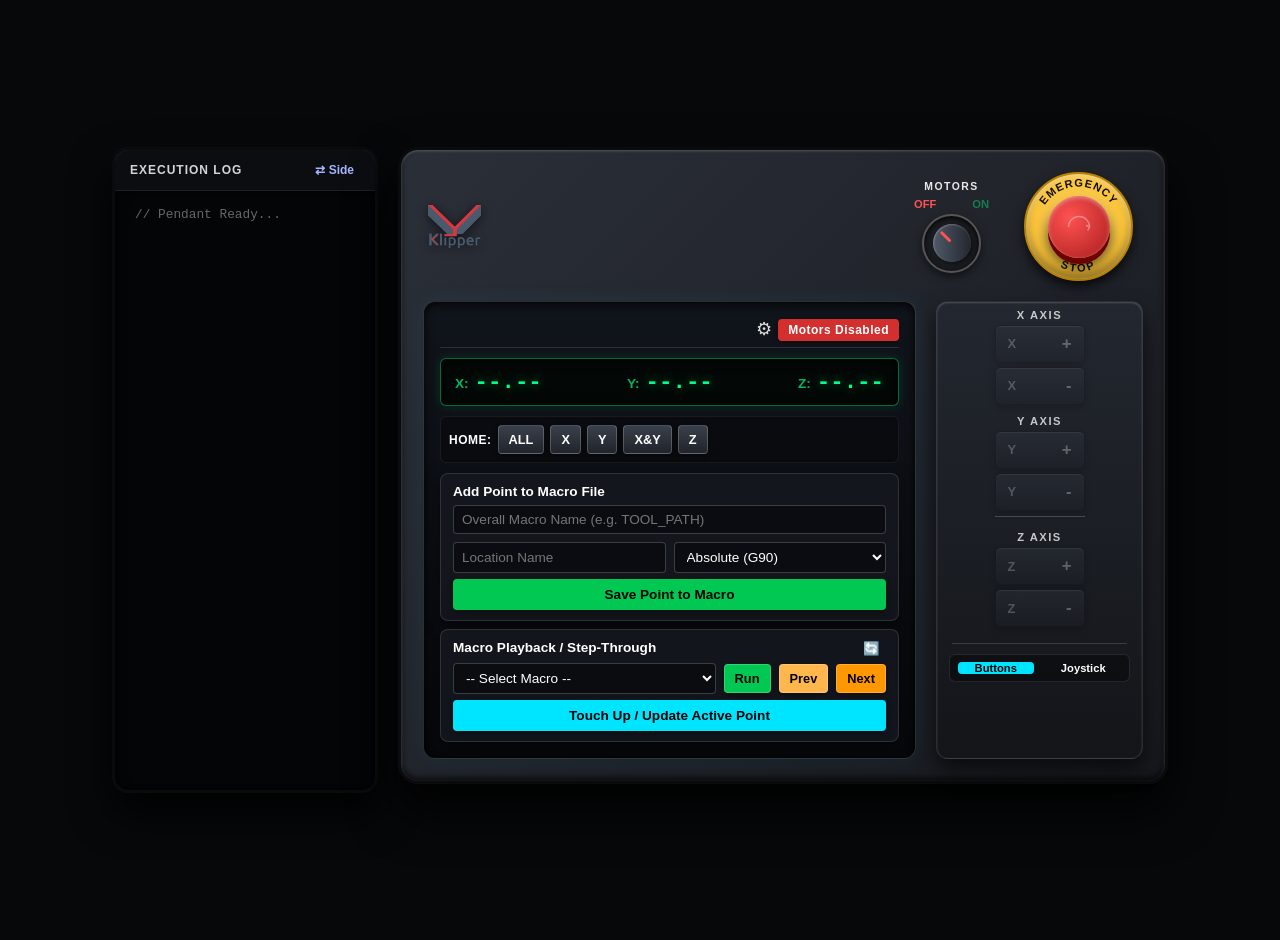
==== commit c4439a53: "Update index.html" ====
--- a/index.html
+++ b/index.html
@@ -119,18 +119,28 @@
                     </div>
 
                     <div class="pendant-panels">
-                        <div class="save-section">
-                            <!-- The IDs here MUST match exactly what app.js is looking for -->
-                            <input type="text" id="macro-name-input" placeholder="Macro (e.g. PICK)" value="PICK" />
-                            <input type="text" id="location-name-input" placeholder="Point (e.g. PT1)" value="PT1" />
-
-                            <!-- Notice there is NO onclick="" attribute here. app.js handles the click dynamically. -->
-                            <button id="save-point-btn">Save Point</button>
+                        <div class="panel-box">
+                            <div class="panel-title">Add Point to Macro File</div>
+                            <div class="save-grid">
+                                <input type="text" id="macroName" class="macro-name-input" placeholder="Overall Macro Name (e.g. TOOL_PATH)">
+                                <input type="text" id="locationName" placeholder="Location Name">
+                                <select id="coordMode"><option value="ABSOLUTE">Absolute (G90)</option><option value="RELATIVE">Relative (G91)</option></select>
+                            </div>
+                            <button class="btn-action" id="saveLocationBtn">Save Point to Macro</button>
                         </div>
 
-                        <!-- This empty select box is required for app.js to populate the saved macros -->
-                        <div class="macro-list-container">
-                            <select id="macro-list"></select>
+                        <div class="panel-box">
+                            <div class="panel-title">
+                                <span>Macro Playback / Step-Through</span>
+                                <button style="background:none; border:none; cursor:pointer;" id="refreshMacrosBtn" title="Refresh Macros">🔄</button>
+                            </div>
+                            <div class="playback-grid" style="grid-template-columns: 1fr auto auto auto;">
+                                <select id="macroSelect"><option value="">-- Select Macro --</option></select>
+                                <button class="home-btn" id="runContinuousBtn" style="background:#00c853; color:#000; font-weight:700;">Run</button>
+                                <button class="home-btn btn-step" id="stepPrevBtn" style="background:#ffb74d; color:#000; font-weight:700;">Prev</button>
+                                <button class="home-btn btn-step" id="stepNextBtn" style="background:#ff9800; color:#000; font-weight:700;">Next</button>
+                            </div>
+                            <button class="btn-action" id="touchUpBtn" style="background-color: var(--accent); color: #000; margin-top: 6px;">Touch Up / Update Active Point</button>
                         </div>
                     </div>
                 </div>
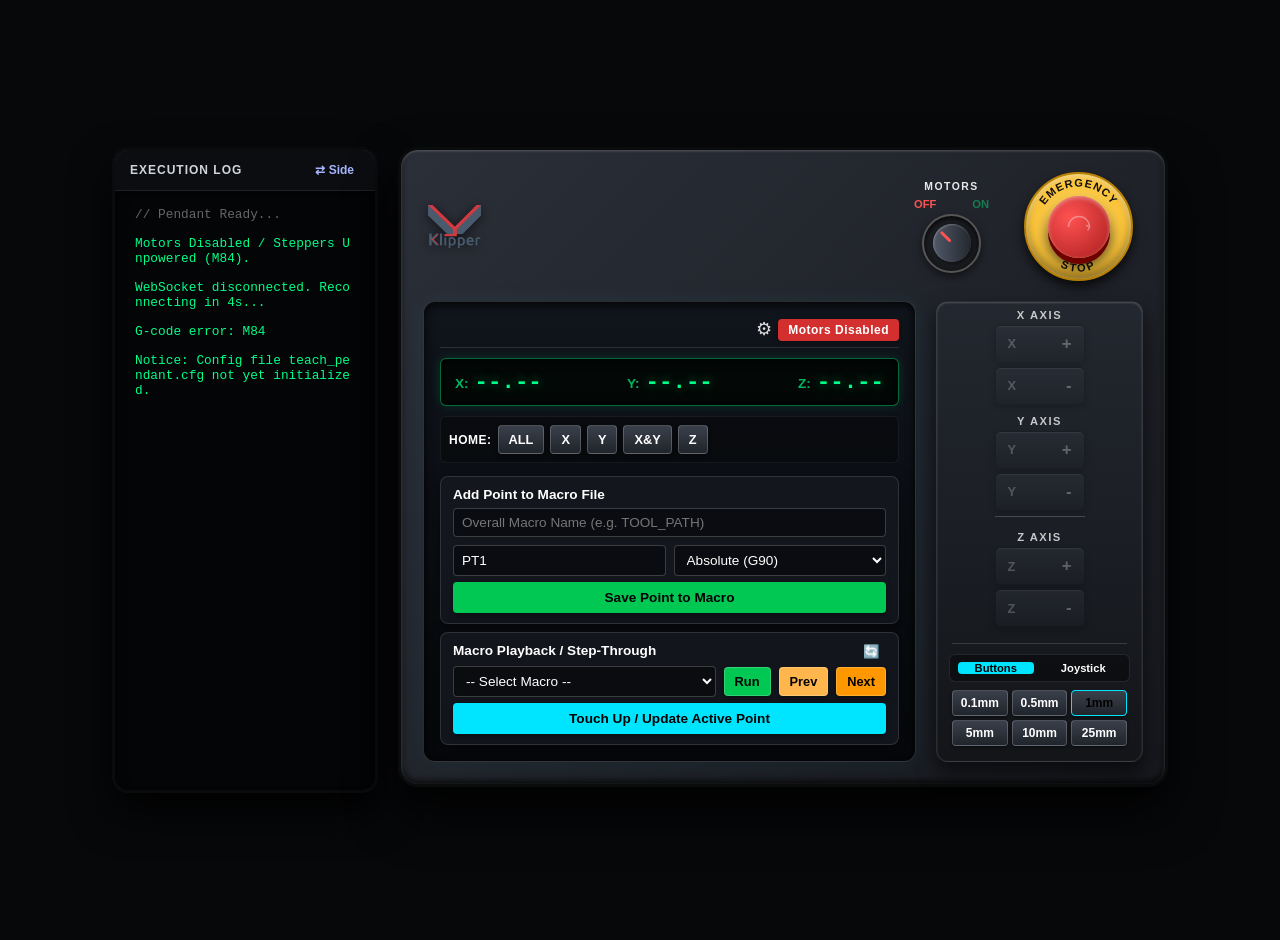
==== commit c172130d: "Bust script cache with v=2 in index.html" ====
--- a/index.html
+++ b/index.html
@@ -1,4 +1,4 @@
-﻿<!DOCTYPE html>
+<!DOCTYPE html>
 <html lang="en">
 <head>
     <meta charset="UTF-8">
@@ -191,6 +191,6 @@
         </div>
     </div>
 
-    <script src="app.js"></script>
+    <script src="app.js?v=2"></script>
 </body>
-</html>+</html>
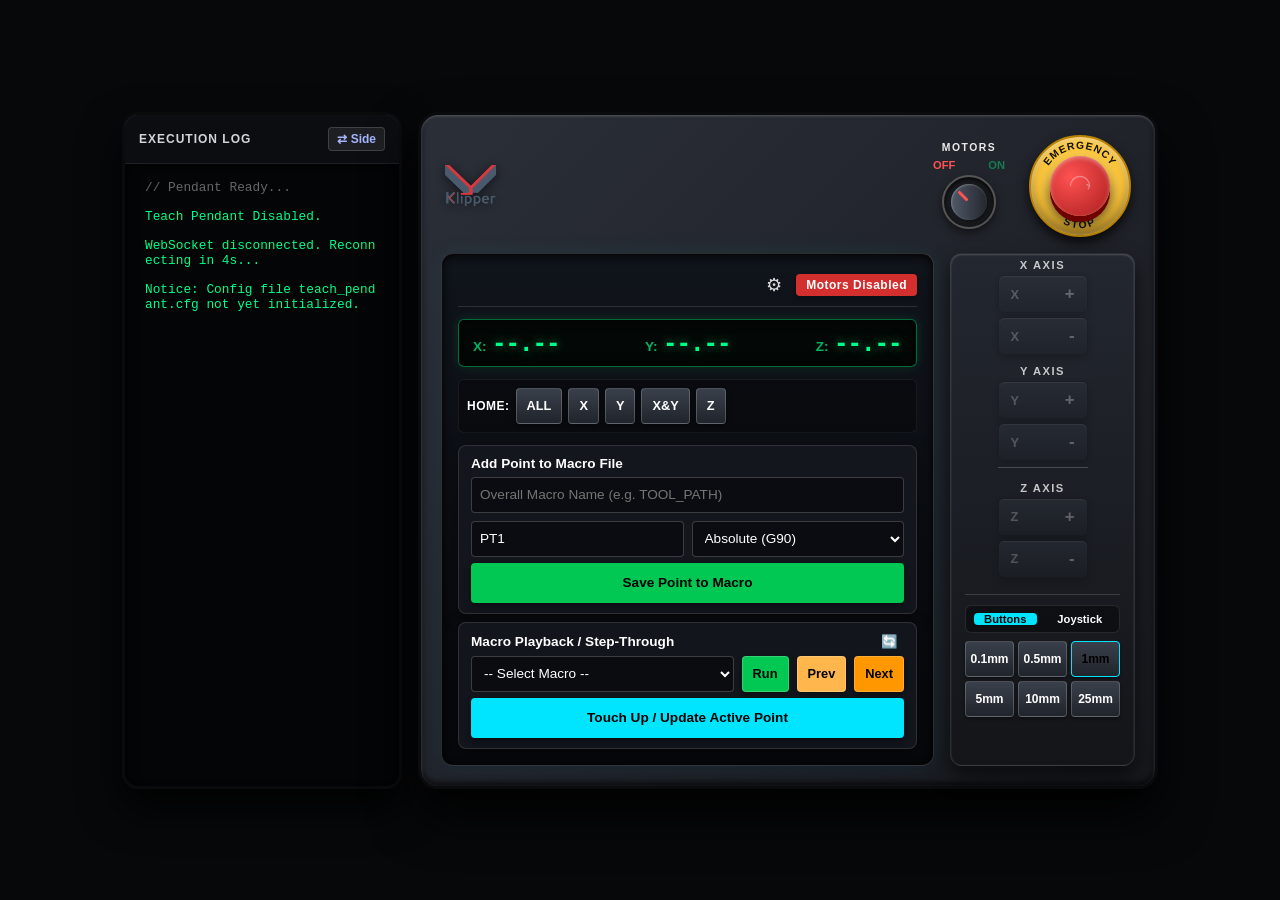
==== commit 1e978e11: "Rework UI to be fully responsive across desktop, tablet, and phone" ====
--- a/index.html
+++ b/index.html
@@ -2,7 +2,7 @@
 <html lang="en">
 <head>
     <meta charset="UTF-8">
-    <meta name="viewport" content="width=device-width, initial-scale=1.0">
+    <meta name="viewport" content="width=device-width, initial-scale=1.0, viewport-fit=cover">
     <title>Klipper Teach Pendant</title>
     <link rel="stylesheet" href="styles.css">
 </head>
@@ -134,7 +134,7 @@
                                 <span>Macro Playback / Step-Through</span>
                                 <button style="background:none; border:none; cursor:pointer;" id="refreshMacrosBtn" title="Refresh Macros">🔄</button>
                             </div>
-                            <div class="playback-grid" style="grid-template-columns: 1fr auto auto auto;">
+                            <div class="playback-grid">
                                 <select id="macroSelect"><option value="">-- Select Macro --</option></select>
                                 <button class="home-btn" id="runContinuousBtn" style="background:#00c853; color:#000; font-weight:700;">Run</button>
                                 <button class="home-btn btn-step" id="stepPrevBtn" style="background:#ffb74d; color:#000; font-weight:700;">Prev</button>
@@ -173,7 +173,7 @@
                     </div>
 
                     <div class="z-divider"></div>
-                    <div class="jog-group">
+                    <div class="jog-group z-jog-group">
                         <div class="jog-label">Z AXIS</div>
                         <button class="hw-jog-btn" data-axis="Z" data-dir="1" disabled><span class="axis-letter">Z</span>+</button>
                         <button class="hw-jog-btn" data-axis="Z" data-dir="-1" disabled><span class="axis-letter">Z</span>-</button>
--- a/styles.css
+++ b/styles.css
@@ -1,4 +1,4 @@
-﻿:root {
+:root {
     --casing-bg: linear-gradient(135deg, #2b2f38 0%, #16181d 100%);
     --casing-border: #0a0b0d;
     --screen-bg: linear-gradient(180deg, #10141b 0%, #06080b 100%);
@@ -39,28 +39,43 @@
     --bezel-text: #1a1d22;
 }
 
+*, *::before, *::after {
+    box-sizing: border-box;
+}
+
 body {
     margin: 0;
-    padding: 20px;
+    padding: 16px;
     background-color: #07080a;
-    font-family: "Segoe UI", Roboto, Helvetica, sans-serif;
+    font-family: "Segoe UI", Roboto, -apple-system, BlinkMacSystemFont, Helvetica, Arial, sans-serif;
     display: flex;
     justify-content: center;
     align-items: center;
     min-height: 100vh;
+    min-height: 100dvh;
     user-select: none;
     transition: background-color 0.3s;
+    overflow-x: hidden;
+    -webkit-tap-highlight-color: transparent;
 }
 
 .pendant-wrapper {
     display: flex;
-    gap: 20px;
-    align-items: flex-start;
+    gap: 16px;
+    align-items: stretch;
+    justify-content: center;
+    width: 100%;
+    max-width: 1080px;
+    min-width: 0;
+    transition: all 0.3s ease;
 }
 
 .console-column {
-    width: 260px;
-    height: 640px;
+    width: 280px;
+    flex: 0 0 280px;
+    min-width: 0;
+    min-height: 580px;
+    max-height: min(720px, calc(100dvh - 32px));
     background: var(--hw-col-bg);
     border: 3px solid var(--casing-border);
     border-radius: 16px;
@@ -69,6 +84,7 @@
     overflow: hidden;
     box-shadow: 0 20px 40px rgba(0,0,0,0.85), inset 0 1px 0 rgba(255,255,255,0.2);
     order: 1;
+    transition: all 0.3s cubic-bezier(0.4, 0, 0.2, 1);
 }
 
 .pendant-casing {
@@ -76,11 +92,14 @@
     border: 3px solid var(--casing-border);
     border-radius: 20px;
     box-shadow: 0 25px 50px rgba(0,0,0,0.9), inset 0 1px 3px rgba(255,255,255,0.25), inset 0 -3px 6px rgba(0,0,0,0.8);
-    width: 720px;
-    padding: 22px;
+    flex: 1 1 660px;
+    max-width: 740px;
+    min-width: 0;
+    width: 100%;
+    padding: 20px;
     display: flex;
     flex-direction: column;
-    gap: 20px;
+    gap: 16px;
     transition: background 0.3s, border-color 0.3s;
     order: 2;
 }
@@ -91,11 +110,12 @@
     font-size: 0.75rem;
     font-weight: 700;
     letter-spacing: 1px;
-    padding: 12px 15px;
+    padding: 12px 14px;
     display: flex;
     justify-content: space-between;
     align-items: center;
     border-bottom: 1px solid rgba(255,255,255,0.08);
+    flex-shrink: 0;
 }
 
 .console-body {
@@ -110,6 +130,7 @@
     flex-direction: column;
     gap: 6px;
     box-shadow: inset 0 0 12px rgba(0,0,0,0.9);
+    -webkit-overflow-scrolling: touch;
 }
 
 .console-line {
@@ -119,62 +140,69 @@
     word-break: break-all;
 }
 
-    .console-line.active-target {
-        background-color: rgba(0, 255, 136, 0.15);
-        color: #00ffaa;
-        border-left: 3px solid #00ff88;
-        font-weight: bold;
-    }
+.console-line.active-target {
+    background-color: rgba(0, 255, 136, 0.15);
+    color: #00ffaa;
+    border-left: 3px solid #00ff88;
+    font-weight: bold;
+}
 
 .console-toggle-btn {
-    background: none;
-    border: none;
+    background: rgba(255,255,255,0.08);
+    border: 1px solid rgba(255,255,255,0.15);
+    border-radius: 4px;
     color: #a5b4fc;
     cursor: pointer;
     font-size: 0.75rem;
     font-weight: 600;
-}
-
-    .console-toggle-btn:hover {
-        color: #fff;
-    }
+    padding: 4px 8px;
+    transition: all 0.2s ease;
+}
+
+.console-toggle-btn:hover {
+    color: #fff;
+    background: rgba(255,255,255,0.15);
+}
 
 .top-bezel {
     display: flex;
     justify-content: space-between;
     align-items: center;
-    padding-right: 10px;
-    padding-left: 5px;
+    padding: 0 4px;
 }
 
 .bezel-left-group {
     display: flex;
     align-items: center;
-    gap: 15px;
+    gap: 12px;
 }
 
 .bezel-right-group {
     display: flex;
     align-items: center;
-    gap: 35px;
+    gap: 24px;
 }
 
 .klipper-logo {
-    height: 44px;
+    height: 42px;
     width: auto;
+    max-width: 160px;
     object-fit: contain;
     filter: drop-shadow(0 2px 6px rgba(0,0,0,0.6)) brightness(1.2);
 }
 
 .main-body-row {
     display: flex;
-    gap: 20px;
-}
-
+    gap: 16px;
+    min-width: 0;
+    align-items: stretch;
+}
+
+/* E-Stop Assembly */
 .estop-container {
     position: relative;
-    width: 105px;
-    height: 105px;
+    width: 102px;
+    height: 102px;
     background: radial-gradient(circle, #ffe082 0%, #fbc02d 70%, #c68400 100%);
     border-radius: 50%;
     display: flex;
@@ -182,6 +210,7 @@
     justify-content: center;
     box-shadow: inset 0 2px 6px rgba(255,255,255,0.6), inset 0 -4px 8px rgba(0,0,0,0.5), 0 6px 12px rgba(0,0,0,0.7);
     border: 2px solid #b78103;
+    flex-shrink: 0;
 }
 
 .estop-text-svg {
@@ -198,26 +227,27 @@
     background: var(--estop-red);
     border: none;
     border-radius: 50%;
-    width: 62px;
-    height: 62px;
+    width: 60px;
+    height: 60px;
     box-shadow: 0 6px 0 var(--estop-red-dark), 0 10px 15px rgba(0,0,0,0.7), inset 0 2px 4px rgba(255,255,255,0.4);
     cursor: pointer;
     position: relative;
     z-index: 2;
-}
-
-    .estop-btn:active {
-        transform: translateY(6px);
-        box-shadow: 0 0 0 var(--estop-red-dark), inset 0 2px 4px rgba(0,0,0,0.4);
-    }
+    transition: transform 0.05s ease, box-shadow 0.05s ease;
+}
+
+.estop-btn:active {
+    transform: translateY(6px);
+    box-shadow: 0 0 0 var(--estop-red-dark), inset 0 2px 4px rgba(0,0,0,0.4);
+}
 
 .estop-arrows {
     position: absolute;
     top: 50%;
     left: 50%;
     transform: translate(-50%, -50%);
-    width: 35px;
-    height: 35px;
+    width: 32px;
+    height: 32px;
     opacity: 0.35;
     pointer-events: none;
 }
@@ -231,11 +261,12 @@
     color: var(--bezel-text);
     font-size: 0.75rem;
     font-weight: bold;
+    flex-shrink: 0;
 }
 
 .keyswitch-base {
-    width: 55px;
-    height: 55px;
+    width: 54px;
+    height: 54px;
     background: radial-gradient(circle, #25282d 0%, #121417 100%);
     border: 2px solid #555;
     border-radius: 50%;
@@ -249,8 +280,8 @@
 }
 
 .keyswitch-knob {
-    width: 38px;
-    height: 38px;
+    width: 36px;
+    height: 36px;
     background: linear-gradient(135deg, #5a6375, #1a1d22);
     border-radius: 50%;
     transition: transform 0.4s cubic-bezier(0.68, -0.55, 0.265, 1.55);
@@ -259,41 +290,40 @@
     box-shadow: 0 2px 5px rgba(0,0,0,0.6), inset 0 1px 2px rgba(255,255,255,0.3);
 }
 
-    .keyswitch-knob::after {
-        content: '';
-        position: absolute;
-        top: 3px;
-        left: 50%;
-        transform: translateX(-50%);
-        width: 3px;
-        height: 14px;
-        background-color: #ff5252;
-        border-radius: 2px;
-        transition: background-color 0.4s ease;
-    }
+.keyswitch-knob::after {
+    content: '';
+    position: absolute;
+    top: 3px;
+    left: 50%;
+    transform: translateX(-50%);
+    width: 3px;
+    height: 13px;
+    background-color: #ff5252;
+    border-radius: 2px;
+    transition: background-color 0.4s ease;
+}
 
 #motorToggle {
     display: none;
 }
 
-    /* Animated states triggered by checkbox */
-    #motorToggle:checked + .keyswitch-container .keyswitch-base {
-        background: radial-gradient(circle, #1b3b22 0%, #0d1e11 100%);
-        border-color: #2e7d32;
-    }
-
-    #motorToggle:checked + .keyswitch-container .keyswitch-knob {
-        transform: rotate(45deg);
-    }
-
-        #motorToggle:checked + .keyswitch-container .keyswitch-knob::after {
-            background-color: #00ff88;
-        }
+#motorToggle:checked + .keyswitch-container .keyswitch-base {
+    background: radial-gradient(circle, #1b3b22 0%, #0d1e11 100%);
+    border-color: #2e7d32;
+}
+
+#motorToggle:checked + .keyswitch-container .keyswitch-knob {
+    transform: rotate(45deg);
+}
+
+#motorToggle:checked + .keyswitch-container .keyswitch-knob::after {
+    background-color: #00ff88;
+}
 
 .keyswitch-labels {
     display: flex;
     justify-content: space-between;
-    width: 75px;
+    width: 72px;
     font-size: 0.7rem;
     font-weight: 800;
 }
@@ -325,15 +355,17 @@
     margin-bottom: 2px;
 }
 
+/* Screen Area */
 .screen-area {
-    flex-grow: 1;
+    flex: 1 1 0;
+    min-width: 0;
     background: var(--screen-bg);
     border: 1px solid var(--screen-border);
     border-radius: 12px;
     padding: 16px;
     display: flex;
     flex-direction: column;
-    gap: 10px;
+    gap: 12px;
     position: relative;
     box-shadow: inset 0 2px 10px rgba(0,0,0,0.9), 0 0 25px rgba(0, 229, 255, 0.06);
     transition: background 0.3s;
@@ -348,21 +380,27 @@
     display: flex;
     justify-content: flex-end;
     align-items: center;
+    gap: 10px;
 }
 
 .settings-btn-icon {
     background: none;
     border: none;
-    font-size: 1.1rem;
+    font-size: 1.15rem;
     cursor: pointer;
     color: var(--text-main);
     opacity: 0.85;
-    transition: opacity 0.2s;
-}
-
-    .settings-btn-icon:hover {
-        opacity: 1;
-    }
+    transition: opacity 0.2s, transform 0.2s ease;
+    padding: 4px;
+    display: inline-flex;
+    align-items: center;
+    justify-content: center;
+}
+
+.settings-btn-icon:hover {
+    opacity: 1;
+    transform: rotate(30deg);
+}
 
 .status-badge {
     font-size: 0.75rem;
@@ -373,12 +411,17 @@
     color: white;
     letter-spacing: 0.5px;
     box-shadow: 0 2px 5px rgba(0,0,0,0.3);
-}
-
-    .status-badge.active {
-        background-color: #00c853;
-    }
-
+    white-space: nowrap;
+    overflow: hidden;
+    text-overflow: ellipsis;
+    max-width: 220px;
+}
+
+.status-badge.active {
+    background-color: #00c853;
+}
+
+/* Settings Overlay & Modal */
 .settings-overlay {
     position: absolute;
     top: 0;
@@ -400,20 +443,23 @@
     border: 1px solid rgba(255, 255, 255, 0.18);
     padding: 22px;
     border-radius: 12px;
-    width: 85%;
-    max-width: 350px;
+    width: 90%;
+    max-width: 380px;
+    max-height: 85vh;
+    overflow-y: auto;
     color: #fff;
     box-shadow: 0 20px 40px rgba(0,0,0,0.85);
-}
-
-    .settings-modal h3 {
-        margin-top: 0;
-        margin-bottom: 12px;
-        font-size: 1.1rem;
-        color: #fff;
-        border-bottom: 1px solid rgba(255,255,255,0.12);
-        padding-bottom: 6px;
-    }
+    -webkit-overflow-scrolling: touch;
+}
+
+.settings-modal h3 {
+    margin-top: 0;
+    margin-bottom: 12px;
+    font-size: 1.1rem;
+    color: #fff;
+    border-bottom: 1px solid rgba(255,255,255,0.12);
+    padding-bottom: 6px;
+}
 
 .settings-section-title {
     font-size: 0.8rem;
@@ -455,33 +501,36 @@
     margin-bottom: 10px;
     font-size: 0.85rem;
     color: #e5e7eb;
-}
-
-    .settings-row-single input[type="text"], .settings-row-single input[type="number"], .settings-row-single select {
-        width: 100px;
-        padding: 5px;
-        background: rgba(0,0,0,0.5);
-        border: 1px solid rgba(255,255,255,0.25);
-        border-radius: 4px;
-        color: #fff;
-        text-align: center;
-    }
+    gap: 8px;
+}
+
+.settings-row-single input[type="text"],
+.settings-row-single input[type="number"],
+.settings-row-single select {
+    width: 110px;
+    padding: 6px;
+    background: rgba(0,0,0,0.5);
+    border: 1px solid rgba(255,255,255,0.25);
+    border-radius: 4px;
+    color: #fff;
+    text-align: center;
+}
 
 .settings-checkboxes {
     display: flex;
     flex-direction: column;
-    gap: 6px;
+    gap: 8px;
     margin-bottom: 15px;
     font-size: 0.85rem;
     color: #e5e7eb;
 }
 
-    .settings-checkboxes label {
-        display: flex;
-        align-items: center;
-        gap: 8px;
-        cursor: pointer;
-    }
+.settings-checkboxes label {
+    display: flex;
+    align-items: center;
+    gap: 8px;
+    cursor: pointer;
+}
 
 .settings-actions {
     display: flex;
@@ -489,14 +538,14 @@
     gap: 10px;
 }
 
-    .settings-actions button {
-        padding: 6px 14px;
-        border: none;
-        border-radius: 4px;
-        cursor: pointer;
-        font-weight: bold;
-        font-size: 0.85rem;
-    }
+.settings-actions button {
+    padding: 7px 16px;
+    border: none;
+    border-radius: 4px;
+    cursor: pointer;
+    font-weight: bold;
+    font-size: 0.85rem;
+}
 
 .btn-cancel {
     background-color: #374151;
@@ -509,6 +558,7 @@
     font-weight: 700;
 }
 
+/* LCD Coordinates Readout */
 .lcd-display {
     background-color: var(--lcd-bg);
     border: 1px solid rgba(0, 255, 136, 0.4);
@@ -517,6 +567,7 @@
     display: flex;
     justify-content: space-between;
     box-shadow: inset 0 0 12px rgba(0,0,0,0.95), 0 0 12px rgba(0, 255, 136, 0.12);
+    gap: 8px;
 }
 
 .lcd-axis {
@@ -534,11 +585,12 @@
 .lcd-value {
     color: var(--lcd-text);
     font-family: monospace;
-    font-size: 1.4rem;
+    font-size: clamp(1.15rem, 2.5vw, 1.4rem);
     font-weight: bold;
     text-shadow: 0 0 10px rgba(0, 255, 136, 0.6);
 }
 
+/* Homing Bar */
 .homing-bar {
     display: flex;
     align-items: center;
@@ -554,6 +606,7 @@
     font-size: 0.75rem;
     color: var(--text-main);
     letter-spacing: 0.5px;
+    flex-shrink: 0;
 }
 
 .home-btn {
@@ -567,14 +620,21 @@
     color: var(--text-main);
     box-shadow: 0 2px 4px rgba(0,0,0,0.4);
     transition: all 0.1s;
-}
-
-    .home-btn:hover {
-        background-color: rgba(0, 229, 255, 0.25);
-        border-color: var(--accent);
-        color: var(--accent);
-    }
-
+    min-height: 36px;
+}
+
+.home-btn:hover {
+    background-color: rgba(0, 229, 255, 0.25);
+    border-color: var(--accent);
+    color: var(--accent);
+}
+
+.home-btn:active {
+    transform: translateY(1px);
+    box-shadow: 0 1px 2px rgba(0,0,0,0.4);
+}
+
+/* Panels */
 .pendant-panels {
     display: flex;
     flex-direction: column;
@@ -598,6 +658,7 @@
     margin-bottom: 6px;
     display: flex;
     justify-content: space-between;
+    align-items: center;
 }
 
 .save-grid {
@@ -606,16 +667,19 @@
     gap: 8px;
 }
 
-    .save-grid input, .save-grid select, .playback-grid select {
-        padding: 6px 8px;
-        font-size: 0.85rem;
-        border: 1px solid rgba(255,255,255,0.2);
-        border-radius: 4px;
-        box-sizing: border-box;
-        width: 100%;
-        background: rgba(0,0,0,0.4);
-        color: var(--text-main);
-    }
+.save-grid input,
+.save-grid select,
+.playback-grid select {
+    padding: 7px 8px;
+    font-size: 0.85rem;
+    border: 1px solid rgba(255,255,255,0.2);
+    border-radius: 4px;
+    box-sizing: border-box;
+    width: 100%;
+    background: rgba(0,0,0,0.4);
+    color: var(--text-main);
+    min-height: 36px;
+}
 
 .macro-name-input {
     grid-column: 1 / 3;
@@ -625,7 +689,7 @@
     background-color: #00c853;
     color: #000;
     border: none;
-    padding: 8px;
+    padding: 9px;
     font-weight: 700;
     border-radius: 4px;
     cursor: pointer;
@@ -633,6 +697,12 @@
     margin-top: 6px;
     font-size: 0.85rem;
     box-shadow: 0 3px 6px rgba(0,0,0,0.4);
+    min-height: 40px;
+    transition: background-color 0.2s, transform 0.05s ease;
+}
+
+.btn-action:active {
+    transform: translateY(1px);
 }
 
 .playback-grid {
@@ -642,10 +712,13 @@
     align-items: center;
 }
 
+/* Hardware Jog Column */
 .hardware-jog-column {
-    width: 175px;
+    width: 185px;
+    flex: 0 0 185px;
+    min-width: 0;
     background: var(--hw-col-bg);
-    padding: 15px;
+    padding: 14px;
     border-radius: 12px;
     display: flex;
     flex-direction: column;
@@ -726,9 +799,9 @@
     z-index: 2;
 }
 
-    .joystick-stick-ui:active {
-        cursor: grabbing;
-    }
+.joystick-stick-ui:active {
+    cursor: grabbing;
+}
 
 .joystick-outer-wrap.disabled {
     opacity: 0.3;
@@ -785,17 +858,18 @@
     justify-content: space-between;
     padding: 0 12px;
     align-items: center;
-}
-
-    .hw-jog-btn:active:not(:disabled) {
-        transform: translateY(2px);
-        box-shadow: 0 1px 2px rgba(0,0,0,0.5);
-    }
-
-    .hw-jog-btn:disabled {
-        opacity: 0.3;
-        cursor: not-allowed;
-    }
+    transition: transform 0.05s ease, box-shadow 0.05s ease;
+}
+
+.hw-jog-btn:active:not(:disabled) {
+    transform: translateY(2px);
+    box-shadow: 0 1px 2px rgba(0,0,0,0.5);
+}
+
+.hw-jog-btn:disabled {
+    opacity: 0.3;
+    cursor: not-allowed;
+}
 
 .axis-letter {
     color: var(--btn-hw-text);
@@ -831,28 +905,28 @@
     justify-content: space-between;
 }
 
-    .ui-toggle label {
-        padding: 5px 6px;
-        cursor: pointer;
-        border-radius: 4px;
-        font-weight: bold;
-        font-size: 0.7rem;
-        color: var(--text-main);
-        text-align: center;
-        flex: 1;
-    }
-
-    .ui-toggle input[type="radio"] {
-        display: none;
-    }
-
-        .ui-toggle input[type="radio"]:checked + span {
-            background-color: var(--accent);
-            color: #000;
-            display: block;
-            border-radius: 4px;
-            font-weight: 700;
-        }
+.ui-toggle label {
+    padding: 5px 6px;
+    cursor: pointer;
+    border-radius: 4px;
+    font-weight: bold;
+    font-size: 0.7rem;
+    color: var(--text-main);
+    text-align: center;
+    flex: 1;
+}
+
+.ui-toggle input[type="radio"] {
+    display: none;
+}
+
+.ui-toggle input[type="radio"]:checked + span {
+    background-color: var(--accent);
+    color: #000;
+    display: block;
+    border-radius: 4px;
+    font-weight: 700;
+}
 
 .step-selector {
     display: grid;
@@ -862,7 +936,7 @@
 }
 
 .step-btn {
-    padding: 5px 2px;
+    padding: 6px 2px;
     font-size: 0.75rem;
     background: var(--btn-hw-bg);
     border: 1px solid rgba(255,255,255,0.2);
@@ -872,11 +946,389 @@
     color: var(--text-main);
     box-shadow: 0 2px 3px rgba(0,0,0,0.4);
     text-align: center;
-}
-
-    .step-btn.active {
-        background-color: var(--accent);
-        color: #000;
-        border-color: var(--accent);
-        font-weight: 700;
-    }
+    min-height: 36px;
+    display: flex;
+    align-items: center;
+    justify-content: center;
+    transition: all 0.1s ease;
+}
+
+.step-btn.active {
+    background-color: var(--accent);
+    color: #000;
+    border-color: var(--accent);
+    font-weight: 700;
+}
+
+/* ==============================================================================
+   RESPONSIVE DESIGN (Desktop, Tablet, Mobile)
+   ============================================================================== */
+
+/* --- Tablet Landscape / Small Desktop (max-width: 980px) --- */
+@media (max-width: 980px) {
+    .pendant-wrapper {
+        gap: 12px;
+        max-width: 100%;
+    }
+    .console-column {
+        width: 240px;
+        flex: 0 0 240px;
+    }
+    .pendant-casing {
+        padding: 16px;
+    }
+    .hardware-jog-column {
+        width: 170px;
+        flex: 0 0 170px;
+    }
+    .bezel-right-group {
+        gap: 18px;
+    }
+}
+
+/* --- Tablet Portrait / Hybrid (max-width: 860px) --- */
+@media (max-width: 860px) {
+    body {
+        align-items: flex-start;
+        padding: 12px 10px;
+    }
+
+    .pendant-wrapper {
+        flex-direction: column;
+        align-items: center;
+        width: 100%;
+        max-width: 720px;
+        gap: 14px;
+    }
+
+    .pendant-casing {
+        order: 1 !important;
+        width: 100%;
+        max-width: 100%;
+    }
+
+    .console-column {
+        order: 2 !important;
+        width: 100%;
+        flex: none;
+        min-height: auto;
+        max-height: 240px;
+        border-radius: 14px;
+    }
+
+    .console-column.collapsed {
+        max-height: 44px;
+    }
+
+    .console-column.collapsed .console-body {
+        display: none;
+    }
+
+    .playback-grid {
+        grid-template-columns: 1fr 1fr 1fr;
+        gap: 6px;
+    }
+
+    #macroSelect {
+        grid-column: 1 / -1;
+    }
+}
+
+/* --- Mobile Devices (max-width: 640px) --- */
+@media (max-width: 640px) {
+    body {
+        padding: 6px 4px;
+        min-height: 100dvh;
+    }
+
+    .pendant-wrapper {
+        gap: 10px;
+        max-width: 100%;
+    }
+
+    .pendant-casing {
+        padding: 12px 10px;
+        border-radius: 14px;
+        border-width: 2px;
+        gap: 12px;
+    }
+
+    /* Top Bezel Scaling */
+    .top-bezel {
+        padding: 0 2px;
+    }
+
+    .bezel-left-group {
+        gap: 8px;
+    }
+
+    .klipper-logo {
+        height: 32px;
+        max-width: 110px;
+    }
+
+    .bezel-right-group {
+        gap: 12px;
+    }
+
+    .keyswitch-container {
+        gap: 2px;
+    }
+
+    .keyswitch-labels {
+        width: 60px;
+        font-size: 0.65rem;
+    }
+
+    .keyswitch-base {
+        width: 44px;
+        height: 44px;
+    }
+
+    .keyswitch-knob {
+        width: 30px;
+        height: 30px;
+    }
+
+    .keyswitch-knob::after {
+        height: 11px;
+        width: 2.5px;
+    }
+
+    .estop-container {
+        width: 78px;
+        height: 78px;
+    }
+
+    .estop-btn {
+        width: 48px;
+        height: 48px;
+    }
+
+    .estop-arrows {
+        width: 26px;
+        height: 26px;
+    }
+
+    /* Main Stack: Screen Area on top, Jog Controls below */
+    .main-body-row {
+        flex-direction: column;
+        gap: 12px;
+    }
+
+    .screen-area {
+        padding: 12px 10px;
+        border-radius: 10px;
+        gap: 10px;
+    }
+
+    /* Responsive LCD */
+    .lcd-display {
+        padding: 8px 10px;
+        gap: 6px;
+    }
+
+    .lcd-axis {
+        flex: 1 1 0;
+        justify-content: center;
+        gap: 4px;
+    }
+
+    .lcd-label {
+        font-size: 0.75rem;
+    }
+
+    .lcd-value {
+        font-size: clamp(1.1rem, 5.2vw, 1.35rem);
+    }
+
+    /* Responsive Homing Bar */
+    .homing-bar {
+        flex-wrap: wrap;
+        gap: 5px;
+        padding: 6px;
+    }
+
+    .homing-label {
+        width: 100%;
+        font-size: 0.7rem;
+        margin-bottom: 2px;
+    }
+
+    .home-btn {
+        flex: 1 1 calc(20% - 5px);
+        min-height: 38px;
+        padding: 6px 2px;
+        font-size: 0.75rem;
+        text-align: center;
+    }
+
+    /* Touch-Friendly Panels */
+    .panel-box {
+        padding: 10px;
+    }
+
+    .save-grid {
+        grid-template-columns: 1fr 1fr;
+        gap: 6px;
+    }
+
+    .macro-name-input {
+        grid-column: 1 / 3;
+        font-size: 0.85rem;
+    }
+
+    .playback-grid {
+        grid-template-columns: 1.2fr 1fr 1fr;
+        gap: 6px;
+    }
+
+    #macroSelect {
+        grid-column: 1 / -1;
+        width: 100%;
+        min-height: 40px;
+        font-size: 0.85rem;
+    }
+
+    #runContinuousBtn,
+    #stepPrevBtn,
+    #stepNextBtn {
+        min-height: 40px;
+        font-size: 0.85rem;
+        padding: 8px 4px;
+    }
+
+    .btn-action {
+        min-height: 42px;
+        font-size: 0.9rem;
+    }
+
+    /* Full Width Mobile Jog Area */
+    .hardware-jog-column {
+        width: 100%;
+        flex: none;
+        padding: 12px 10px;
+        border-radius: 10px;
+        gap: 12px;
+    }
+
+    #xyContainer {
+        height: auto;
+        min-height: 125px;
+        width: 100%;
+    }
+
+    #xyButtons {
+        position: relative;
+        flex-direction: row;
+        justify-content: space-around;
+        width: 100%;
+        gap: 8px;
+        align-items: flex-start;
+    }
+
+    .jog-group {
+        flex: 1;
+        max-width: 130px;
+        align-items: center;
+    }
+
+    .jog-group.z-jog-group {
+        width: 100%;
+        flex-direction: row;
+        justify-content: center;
+        gap: 12px;
+        align-items: center;
+    }
+
+    .z-jog-group .jog-label {
+        width: 100%;
+        text-align: center;
+        margin-bottom: 2px;
+    }
+
+    .hw-jog-btn {
+        width: 100%;
+        max-width: 115px;
+        height: 44px;
+        font-size: 1.15rem;
+        padding: 0 14px;
+    }
+
+    .z-divider {
+        display: none;
+    }
+
+    .joystick-outer-wrap {
+        position: relative;
+        width: 160px;
+        height: 160px;
+        margin: 0 auto;
+    }
+
+    .joystick-base-ui {
+        width: 100px;
+        height: 100px;
+    }
+
+    .joystick-stick-ui {
+        width: 36px;
+        height: 36px;
+    }
+
+    .step-selector {
+        grid-template-columns: repeat(3, 1fr);
+        gap: 6px;
+        width: 100%;
+    }
+
+    .step-btn {
+        min-height: 42px;
+        font-size: 0.85rem;
+        display: flex;
+        align-items: center;
+        justify-content: center;
+    }
+
+    .ui-toggle {
+        min-height: 38px;
+    }
+
+    .ui-toggle label {
+        padding: 8px 6px;
+        font-size: 0.8rem;
+    }
+
+    /* Mobile Console Column */
+    .console-column {
+        width: 100%;
+        border-radius: 12px;
+        max-height: 200px;
+    }
+
+    .console-header {
+        padding: 10px 12px;
+    }
+
+    .console-body {
+        padding: 8px 10px;
+        font-size: 0.75rem;
+    }
+
+    /* Mobile Settings Modal */
+    .settings-modal {
+        width: 95%;
+        max-width: 350px;
+        padding: 16px;
+        border-radius: 12px;
+        max-height: 88vh;
+    }
+
+    .settings-grid {
+        gap: 6px;
+    }
+
+    .settings-grid-item input[type="number"] {
+        padding: 8px;
+    }
+}
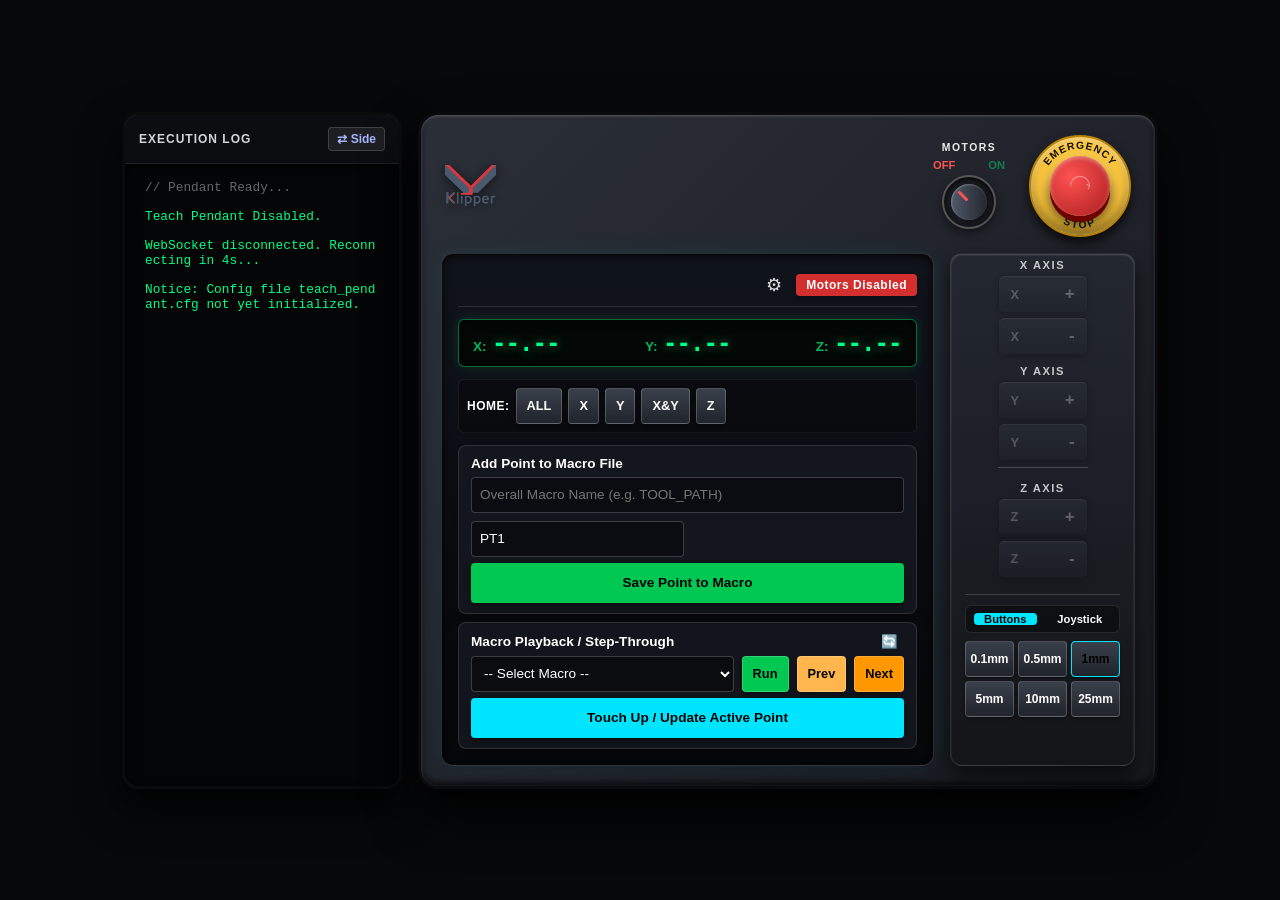
==== commit 2ff181e1: "feat: add feed rate mm/s setting, enforce absolute coordinates only" ====
--- a/index.html
+++ b/index.html
@@ -60,6 +60,12 @@
                             <div class="settings-section-title">Jog Distances (mm)</div>
                             <div class="settings-grid" id="settingsGrid"></div>
 
+                            <div class="settings-section-title">Motion</div>
+                            <div class="settings-row-single">
+                                <span>Feed Rate (mm/s):</span>
+                                <input type="number" id="feedrateInput" min="1" max="500" step="1" value="50">
+                            </div>
+
                             <div class="settings-section-title">Joystick & Naming</div>
                             <div class="settings-row-single">
                                 <span>Joystick Rate (cmds/sec):</span>
@@ -124,7 +130,6 @@
                             <div class="save-grid">
                                 <input type="text" id="macroName" class="macro-name-input" placeholder="Overall Macro Name (e.g. TOOL_PATH)">
                                 <input type="text" id="locationName" placeholder="Location Name">
-                                <select id="coordMode"><option value="ABSOLUTE">Absolute (G90)</option><option value="RELATIVE">Relative (G91)</option></select>
                             </div>
                             <button class="btn-action" id="saveLocationBtn">Save Point to Macro</button>
                         </div>
@@ -191,6 +196,6 @@
         </div>
     </div>
 
-    <script src="app.js?v=2"></script>
+    <script src="app.js?v=3"></script>
 </body>
 </html>
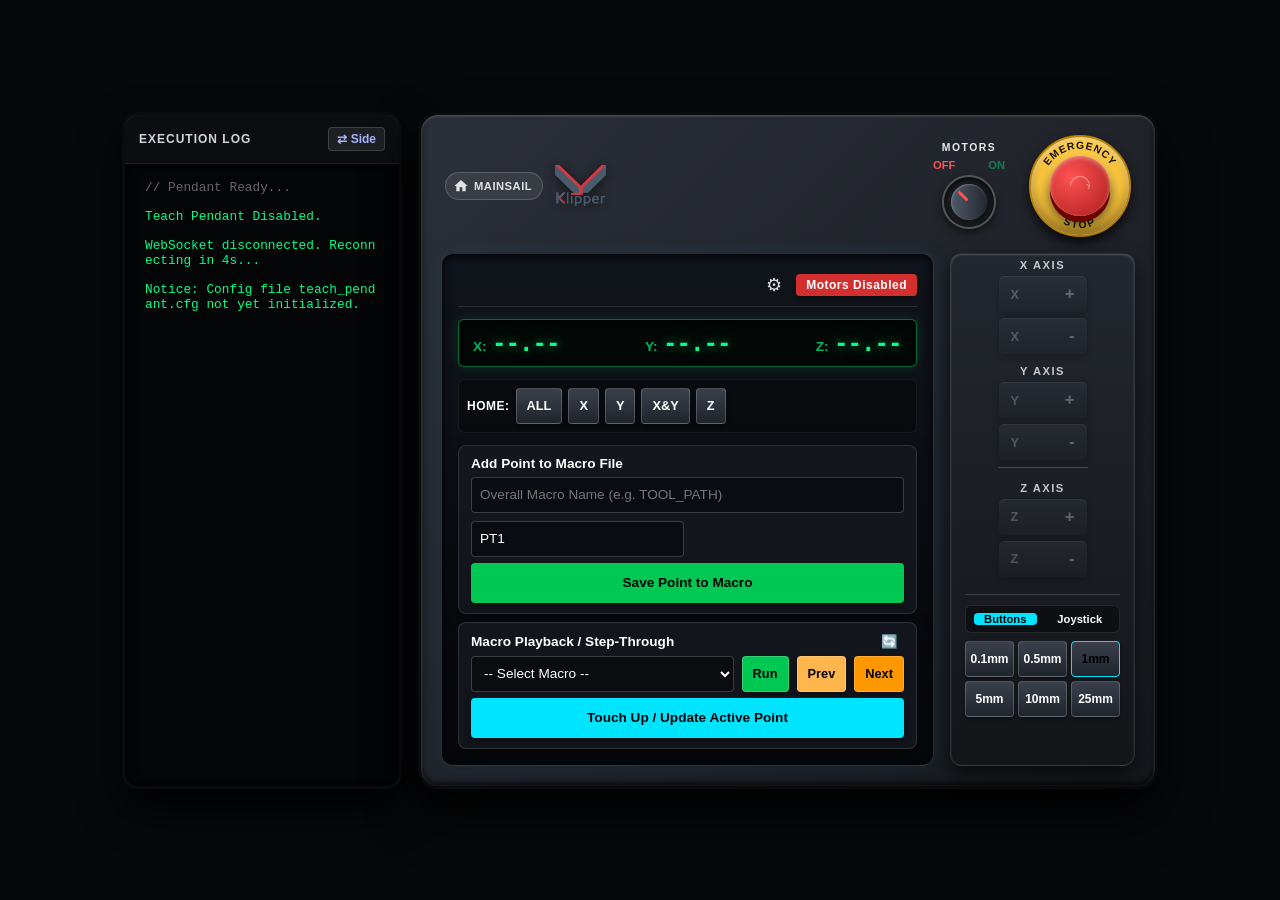
==== commit f2f74ee1: "feat: iframe embed in Mainsail, robot-industrial icon, Mainsail home button" ====
--- a/index.html
+++ b/index.html
@@ -22,6 +22,12 @@
         <div class="pendant-casing">
             <div class="top-bezel">
                 <div class="bezel-left-group">
+                    <button class="mainsail-home-btn" id="mainsailHomeBtn" title="Back to Mainsail">
+                        <svg viewBox="0 0 24 24" class="mainsail-home-icon">
+                            <path d="M10,20V14H14V20H19V12H22L12,3L2,12H5V20H10Z"/>
+                        </svg>
+                        <span>Mainsail</span>
+                    </button>
                     <img src="klipper-logo.png" alt="Klipper Logo" class="klipper-logo">
                 </div>
                 <div class="bezel-right-group">
@@ -196,6 +202,6 @@
         </div>
     </div>
 
-    <script src="app.js?v=3"></script>
+    <script src="app.js?v=4"></script>
 </body>
 </html>
--- a/styles.css
+++ b/styles.css
@@ -59,6 +59,14 @@
     -webkit-tap-highlight-color: transparent;
 }
 
+/* When embedded inside Mainsail's iframe panel */
+body.in-iframe {
+    background-color: transparent;
+    padding: 8px;
+    min-height: 100%;
+    align-items: flex-start;
+}
+
 .pendant-wrapper {
     display: flex;
     gap: 16px;
@@ -189,6 +197,55 @@
     max-width: 160px;
     object-fit: contain;
     filter: drop-shadow(0 2px 6px rgba(0,0,0,0.6)) brightness(1.2);
+}
+
+/* Mainsail Back Button */
+.mainsail-home-btn {
+    display: flex;
+    align-items: center;
+    gap: 5px;
+    background: rgba(255, 255, 255, 0.08);
+    border: 1px solid rgba(255, 255, 255, 0.18);
+    border-radius: 20px;
+    color: rgba(255, 255, 255, 0.85);
+    font-size: 0.7rem;
+    font-weight: 700;
+    letter-spacing: 0.5px;
+    padding: 5px 10px 5px 7px;
+    cursor: pointer;
+    transition: all 0.2s ease;
+    flex-shrink: 0;
+    text-transform: uppercase;
+}
+
+.mainsail-home-btn:hover {
+    background: rgba(0, 229, 255, 0.15);
+    border-color: rgba(0, 229, 255, 0.5);
+    color: #00e5ff;
+    box-shadow: 0 0 8px rgba(0, 229, 255, 0.2);
+}
+
+.mainsail-home-btn:active {
+    transform: scale(0.96);
+}
+
+.mainsail-home-icon {
+    width: 16px;
+    height: 16px;
+    fill: currentColor;
+    flex-shrink: 0;
+}
+
+body.light-mode .mainsail-home-btn {
+    background: rgba(0, 0, 0, 0.06);
+    border-color: rgba(0, 0, 0, 0.2);
+    color: rgba(0, 0, 0, 0.75);
+}
+
+body.light-mode .mainsail-home-btn:hover {
+    background: rgba(2, 136, 209, 0.12);
+    border-color: rgba(2, 136, 209, 0.5);
+    color: #0288d1;
 }
 
 .main-body-row {
